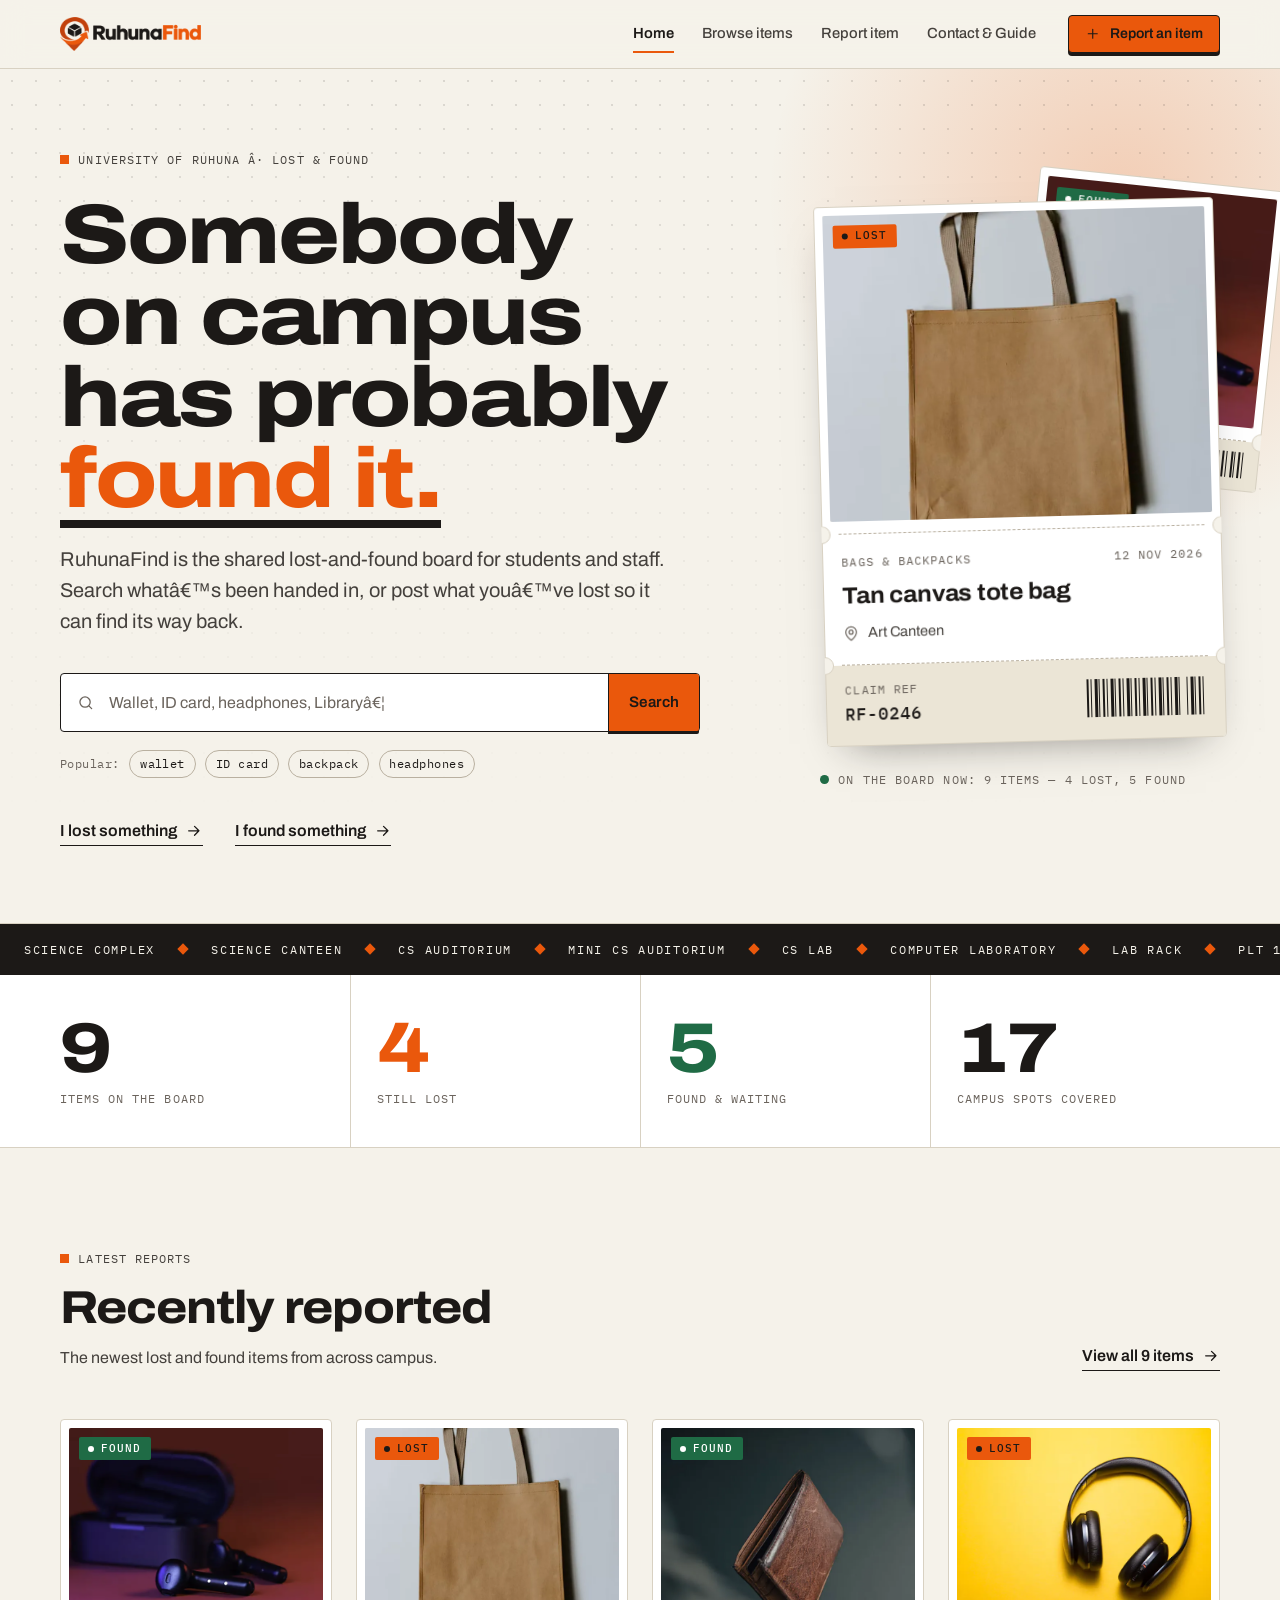
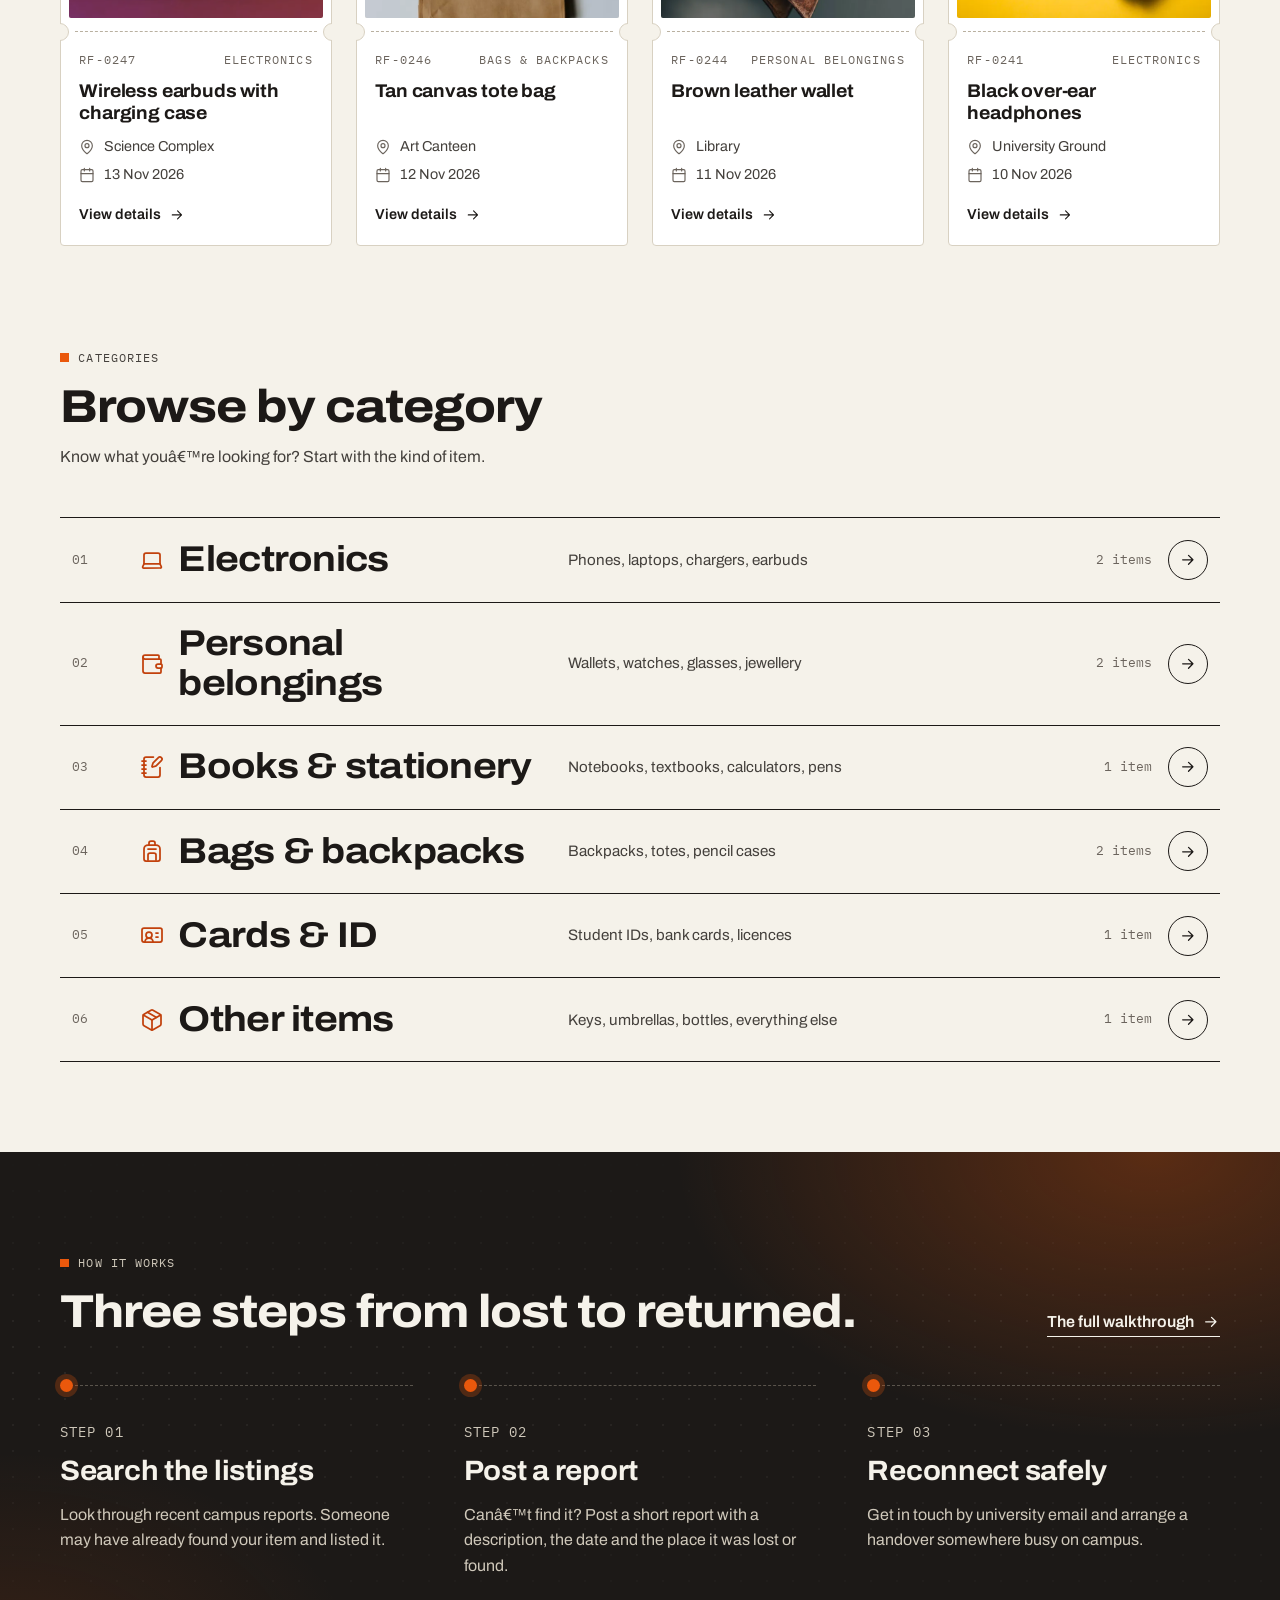
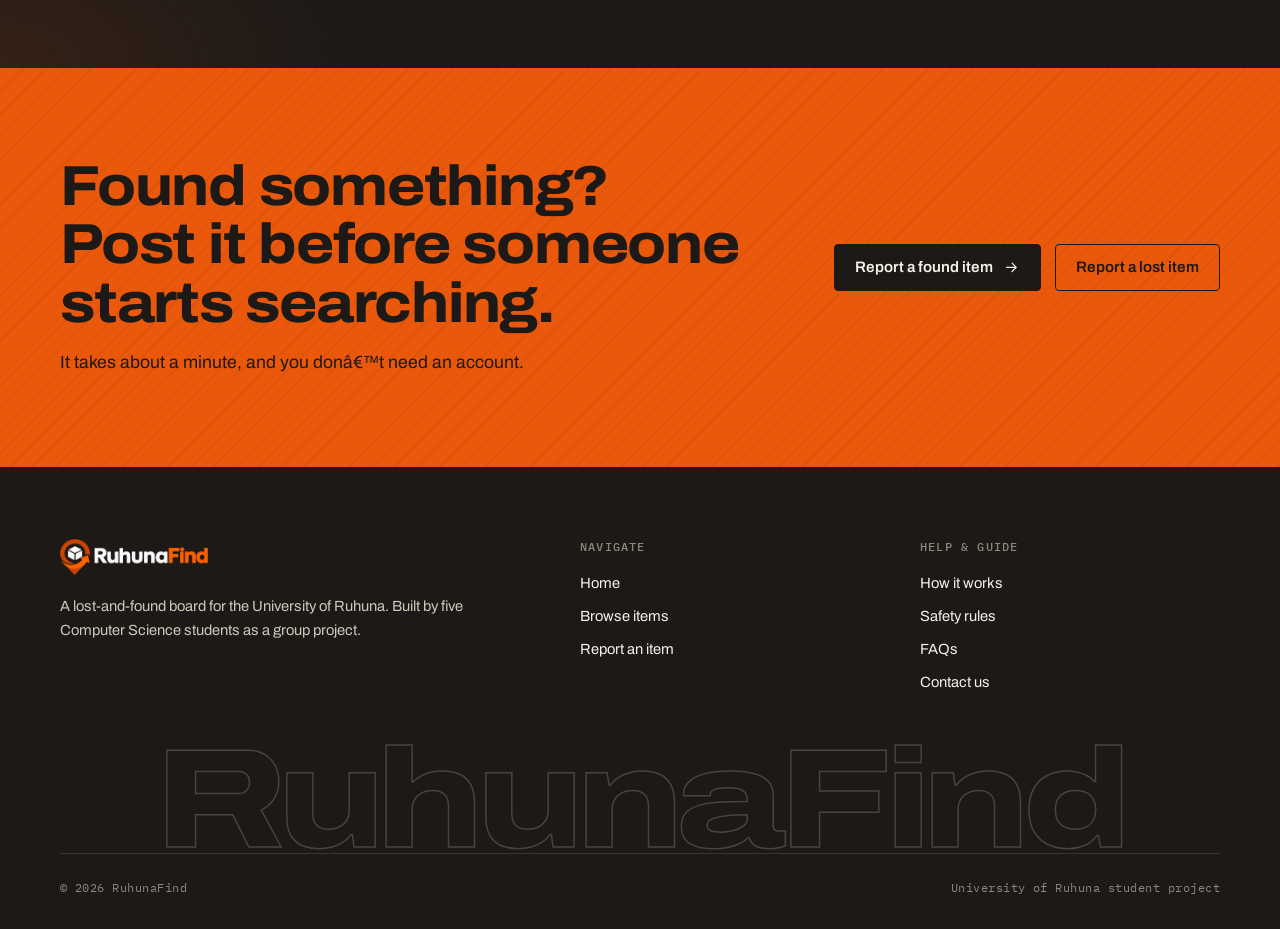
==== index.html @ ca7f201c "feat: implement home page with hero, stats, and category sections (#1)" ====
﻿<!DOCTYPE html>
<html lang="en">
<head>
  <meta charset="UTF-8">
  <meta name="viewport" content="width=device-width, initial-scale=1">
  <title>RuhunaFind â€” Lost &amp; found for the University of Ruhuna</title>
  <meta name="description" content="Search what's been found on campus, or report something you've lost. RuhunaFind is a student-built lost-and-found board for the University of Ruhuna.">
  <meta name="theme-color" content="#f5f2ea">
  <meta property="og:type" content="website">
  <meta property="og:site_name" content="RuhunaFind">
  <meta property="og:title" content="RuhunaFind â€” Lost &amp; found for the University of Ruhuna">
  <meta property="og:description" content="Search what's been found on campus, or report something you've lost. RuhunaFind is a student-built lost-and-found board for the University of Ruhuna.">
  <meta property="og:image" content="images/logo.png">
  <link rel="icon" type="image/png" href="images/favicon.png">
  <link rel="apple-touch-icon" href="images/apple-touch-icon.png">
  <link rel="stylesheet" href="css/base.css">
  <link rel="stylesheet" href="css/home.css">
</head>
<body data-page="home">

  <header class="site-header" data-nav="home">
    <a class="skip" href="#main">Skip to content</a>
    <div class="wrap nav">
      <a class="nav__logo" href="index.html" aria-label="RuhunaFind home">
        <img src="images/logo.png" alt="RuhunaFind" width="141" height="34">
      </a>
      <button class="nav__toggle" type="button" aria-label="Open menu" aria-expanded="false" aria-controls="nav-menu">
        <span></span><span></span>
      </button>
      <nav class="nav__menu" id="nav-menu" aria-label="Main">
        <ul>
          <li><a href="index.html" aria-current="page">Home</a></li>
          <li><a href="browse.html">Browse items</a></li>
          <li><a href="report.html">Report item</a></li>
          <li><a href="contact.html">Contact &amp; Guide</a></li>
        </ul>
        <a class="btn btn--primary btn--sm" href="report.html">
          <svg class="i" aria-hidden="true" focusable="false"><use href="#i-plus"/></svg> Report an item
        </a>
      </nav>
    </div>
    <div class="progress" aria-hidden="true"></div>
  </header>

  <main id="main">

    <!-- Hero -->
    <section class="hero">
      <div class="wrap hero__grid">
        <div class="hero__copy">
          <p class="eyebrow">University of Ruhuna Â· Lost &amp; found</p>
          <h1>Somebody on campus has probably <span class="hl">found it.</span></h1>
          <p class="lead">RuhunaFind is the shared lost-and-found board for students and staff. Search whatâ€™s been handed in, or post what youâ€™ve lost so it can find its way back.</p>

          <form class="search" action="browse.html" method="get" role="search">
            <label class="search__field">
              <svg class="i" aria-hidden="true"><use href="#i-search"/></svg>
              <span class="visually-hidden">Search lost and found items</span>
              <input type="search" name="q" placeholder="Wallet, ID card, headphones, Libraryâ€¦" autocomplete="off">
            </label>
            <button class="btn btn--primary" type="submit">Search</button>
          </form>

          <p class="hero__try mono">
            <span>Popular:</span>
            <a href="browse.html?q=wallet">wallet</a>
            <a href="browse.html?q=ID%20card">ID card</a>
            <a href="browse.html?q=backpack">backpack</a>
            <a href="browse.html?q=headphones">headphones</a>
          </p>

          <div class="hero__actions">
            <a class="text-link" href="report.html?type=lost">I lost something <svg class="i" aria-hidden="true"><use href="#i-arrow"/></svg></a>
            <a class="text-link" href="report.html?type=found">I found something <svg class="i" aria-hidden="true"><use href="#i-arrow"/></svg></a>
          </div>
        </div>

        <div class="hero__stack" id="hero-stack">
          <p class="hero__caption mono caps" id="hero-caption"></p>
        </div>
      </div>
    </section>

    <!-- Campus strip + stats -->
    <div class="marquee" aria-hidden="true"><div class="marquee__track" id="marquee"></div></div>
    <section class="stats" aria-label="Board at a glance">
      <div class="wrap">
        <dl class="stats__grid">
          <div class="stat reveal"><dt>Items on the board</dt><dd data-stat="total">0</dd></div>
          <div class="stat reveal" style="--d:.08s"><dt>Still lost</dt><dd data-stat="lost">0</dd></div>
          <div class="stat reveal" style="--d:.16s"><dt>Found &amp; waiting</dt><dd data-stat="found">0</dd></div>
          <div class="stat reveal" style="--d:.24s"><dt>Campus spots covered</dt><dd data-stat="spots">0</dd></div>
        </dl>
      </div>
    </section>

    <!-- Recently reported -->
    <section class="section">
      <div class="wrap">
        <div class="section-head">
          <div>
            <p class="eyebrow">Latest reports</p>
            <h2>Recently reported</h2>
            <p>The newest lost and found items from across campus.</p>
          </div>
          <a class="text-link" href="browse.html"><span>View all <span id="all-count">9</span> items</span> <svg class="i" aria-hidden="true"><use href="#i-arrow"/></svg></a>
        </div>
        <div class="ticket-grid" id="recent">
          <noscript><p>Turn on JavaScript to see the latest items, or <a href="browse.html">open the full list</a>.</p></noscript>
        </div>
      </div>
    </section>

    <!-- Categories -->
    <section class="section" style="padding-top:0">
      <div class="wrap">
        <div class="section-head">
          <div>
            <p class="eyebrow">Categories</p>
            <h2>Browse by category</h2>
            <p>Know what youâ€™re looking for? Start with the kind of item.</p>
          </div>
        </div>
        <ul class="catlist" id="catlist"></ul>
      </div>
    </section>

    <!-- How it works -->
    <section class="section band-dark">
      <div class="wrap">
        <div class="section-head">
          <div>
            <p class="eyebrow">How it works</p>
            <h2>Three steps from lost to returned.</h2>
          </div>
          <a class="text-link" href="contact.html#guide">The full walkthrough <svg class="i" aria-hidden="true"><use href="#i-arrow"/></svg></a>
        </div>
        <ol class="steps3" role="list">
          <li class="step3">
            <p class="step3__num mono caps">Step 01</p>
            <h3>Search the listings</h3>
            <p>Look through recent campus reports. Someone may have already found your item and listed it.</p>
          </li>
          <li class="step3">
            <p class="step3__num mono caps">Step 02</p>
            <h3>Post a report</h3>
            <p>Canâ€™t find it? Post a short report with a description, the date and the place it was lost or found.</p>
          </li>
          <li class="step3">
            <p class="step3__num mono caps">Step 03</p>
            <h3>Reconnect safely</h3>
            <p>Get in touch by university email and arrange a handover somewhere busy on campus.</p>
          </li>
        </ol>
      </div>
    </section>

    <!-- Call to action -->
    <section class="section band-cta">
      <div class="wrap band-cta__grid">
        <div>
          <h2>Found something? Post it before someone starts searching.</h2>
          <p>It takes about a minute, and you donâ€™t need an account.</p>
        </div>
        <div class="band-cta__actions">
          <a class="btn btn--ink" href="report.html?type=found">Report a found item <svg class="i" aria-hidden="true"><use href="#i-arrow"/></svg></a>
          <a class="btn" href="report.html?type=lost">Report a lost item</a>
        </div>
      </div>
    </section>

  </main>

  <footer class="site-footer">
    <div class="wrap">
      <div class="footer__top">
        <div class="footer__brand">
          <img src="images/logo-white.png" alt="RuhunaFind" width="146" height="36">
          <p>A lost-and-found board for the University of Ruhuna. Built by five Computer Science students as a group project.</p>
        </div>
        <div class="footer__col">
          <h2>Navigate</h2>
          <ul>
            <li><a href="index.html">Home</a></li>
            <li><a href="browse.html">Browse items</a></li>
            <li><a href="report.html">Report an item</a></li>
          </ul>
        </div>
        <div class="footer__col">
          <h2>Help &amp; Guide</h2>
          <ul>
            <li><a href="contact.html#guide">How it works</a></li>
            <li><a href="contact.html#rules">Safety rules</a></li>
            <li><a href="contact.html#faq">FAQs</a></li>
            <li><a href="contact.html">Contact us</a></li>
          </ul>
        </div>
      </div>
      <div class="footer__mark" aria-hidden="true">RuhunaFind</div>
      <div class="footer__bottom mono">
        <span>&copy; 2026 RuhunaFind</span>
        <span>University of Ruhuna student project</span>
      </div>
    </div>
  </footer>
  <script src="js/script.js"></script>
</body>
</html>
---- css/base.css ----
/* ==========================================================================
   RuhunaFind — Base Stylesheet (css/base.css)
   Owned by: Member 1 (Team Leader - K.L. Dulaksha Harith Bandara)
   Scope: Design tokens, CSS reset, typography, header, footer, shared cards & forms.
   ========================================================================== */

/* 01 — Fonts & Tokens ----------------------------------------------------- */

@font-face {
  font-family: "Archivo";
  src: url("../fonts/archivo-latin-wdth-normal.woff2") format("woff2");
  font-weight: 100 900;
  font-stretch: 62% 125%;
  font-display: swap;
}

@font-face {
  font-family: "Plex Mono";
  src: url("../fonts/ibm-plex-mono-latin-400-normal.woff2") format("woff2");
  font-weight: 400;
  font-display: swap;
}

@font-face {
  font-family: "Plex Mono";
  src: url("../fonts/ibm-plex-mono-latin-500-normal.woff2") format("woff2");
  font-weight: 500;
  font-display: swap;
}

:root {
  --paper: #f5f2ea;
  --paper-2: #ebe5d6;
  --white: #ffffff;
  --ink: #1c1917;
  --ink-2: #44403c;
  --ink-3: #6b645d;
  --line: #d8d1c2;
  --line-2: #b9b0a0;

  --orange: #ea580c;
  --orange-deep: #c2410c;
  --green: #1f6b45;

  --f-body: "Archivo", "Helvetica Neue", Arial, sans-serif;
  --f-mono: "Plex Mono", ui-monospace, "SF Mono", Menlo, Consolas, monospace;

  --wrap: 1240px;
  --gutter: clamp(1.25rem, 4vw, 2.5rem);
  --radius: 4px;
  --header-h: 4.25rem;
}

/* 02 — Reset & Base Typography -------------------------------------------- */

*, *::before, *::after {
  box-sizing: border-box;
}

* {
  margin: 0;
}

html {
  -webkit-text-size-adjust: 100%;
  scroll-padding-top: calc(var(--header-h) + 1rem);
}

body {
  font-family: var(--f-body);
  font-size: 1rem;
  line-height: 1.6;
  color: var(--ink);
  background: var(--paper);
  -webkit-font-smoothing: antialiased;
  text-rendering: optimizeLegibility;
  min-height: 100vh;
  display: flex;
  flex-direction: column;
}

main {
  flex: 1 0 auto;
}

img, svg {
  display: block;
  max-width: 100%;
}

[hidden] {
  display: none !important;
}

button, input, select, textarea {
  font: inherit;
  color: inherit;
}

button {
  cursor: pointer;
}

ul[role="list"], ol[role="list"] {
  list-style: none;
  padding: 0;
}

a {
  color: inherit;
  text-decoration-thickness: 1px;
  text-underline-offset: 0.2em;
}

:focus-visible {
  outline: 2px solid var(--orange);
  outline-offset: 3px;
  border-radius: 2px;
}

::selection {
  background: var(--orange);
  color: var(--ink);
}

.wrap {
  width: 100%;
  max-width: var(--wrap);
  margin-inline: auto;
  padding-inline: var(--gutter);
}

.skip {
  position: absolute;
  left: 1rem;
  top: -4rem;
  z-index: 100;
  background: var(--ink);
  color: var(--paper);
  padding: 0.6rem 1rem;
  border-radius: var(--radius);
}

.skip:focus {
  top: 0.75rem;
}

.visually-hidden {
  position: absolute !important;
  width: 1px;
  height: 1px;
  overflow: hidden;
  clip: rect(0 0 0 0);
  white-space: nowrap;
}

.mono {
  font-family: var(--f-mono);
  font-size: 0.75rem;
  letter-spacing: 0.04em;
}

.caps {
  text-transform: uppercase;
  letter-spacing: 0.09em;
}

.display, h1 {
  font-weight: 800;
  font-stretch: 118%;
  line-height: 0.96;
  letter-spacing: -0.028em;
  text-wrap: balance;
}

h2 {
  font-weight: 750;
  font-stretch: 112%;
  line-height: 1.04;
  letter-spacing: -0.022em;
  font-size: clamp(1.85rem, 3.6vw, 3rem);
  text-wrap: balance;
}

h3 {
  font-weight: 700;
  font-stretch: 105%;
  line-height: 1.2;
  letter-spacing: -0.01em;
}

.eyebrow {
  display: inline-flex;
  align-items: center;
  gap: 0.6rem;
  font-family: var(--f-mono);
  font-size: 0.75rem;
  letter-spacing: 0.09em;
  text-transform: uppercase;
  color: var(--ink-2);
}

.eyebrow::before {
  content: "";
  width: 0.55rem;
  height: 0.55rem;
  background: var(--orange);
  flex: none;
}

.lead {
  font-size: clamp(1.05rem, 1.6vw, 1.25rem);
  line-height: 1.55;
  color: var(--ink-2);
  max-width: 38rem;
  text-wrap: pretty;
}

.i {
  width: 1.1em;
  height: 1.1em;
  flex: none;
}

.i--xl {
  width: 3.25rem;
  height: 3.25rem;
}

.text-link {
  display: inline-flex;
  align-items: center;
  gap: 0.5rem;
  font-weight: 600;
  text-decoration: none;
  border-bottom: 1.5px solid currentColor;
  padding-bottom: 0.1rem;
}

.text-link .i {
  transition: transform 0.2s ease;
}

.text-link:hover .i {
  transform: translateX(4px);
}

/* 03 — Global Header & Navigation ----------------------------------------- */

.site-header {
  position: sticky;
  top: 0;
  z-index: 50;
  background: rgba(245, 242, 234, 0.85);
  -webkit-backdrop-filter: blur(14px) saturate(1.5);
  backdrop-filter: blur(14px) saturate(1.5);
  border-bottom: 1px solid var(--line);
  transition: box-shadow 0.25s ease;
}

.site-header.is-scrolled {
  box-shadow: 0 12px 30px -22px rgba(28, 25, 23, 0.55);
}

.progress {
  position: absolute;
  left: 0;
  bottom: -1px;
  height: 3px;
  width: 100%;
  background: var(--orange);
  transform: scaleX(var(--p, 0));
  transform-origin: left;
  pointer-events: none;
}

.nav {
  display: flex;
  align-items: center;
  justify-content: space-between;
  gap: 1.5rem;
  min-height: var(--header-h);
}

.nav__logo img {
  height: 34px;
  width: auto;
}

.nav__menu {
  display: flex;
  align-items: center;
  gap: 2rem;
}

.nav__menu ul {
  display: flex;
  gap: 1.75rem;
  list-style: none;
  padding: 0;
}

.nav__menu li a:not(.btn) {
  position: relative;
  display: inline-block;
  padding-block: 0.35rem;
  font-size: 0.92rem;
  font-weight: 500;
  text-decoration: none;
  color: var(--ink-2);
}

.nav__menu li a:not(.btn)::after {
  content: "";
  position: absolute;
  left: 0;
  right: 0;
  bottom: -2px;
  height: 2px;
  background: var(--orange);
  transform: scaleX(0);
  transform-origin: left;
  transition: transform 0.2s ease;
}

.nav__menu li a:not(.btn):hover {
  color: var(--ink);
}

.nav__menu li a:not(.btn):hover::after,
.nav__menu li a[aria-current="page"]::after {
  transform: scaleX(1);
}

.nav__menu li a[aria-current="page"] {
  color: var(--ink);
  font-weight: 600;
}

.nav__toggle {
  display: none;
  position: relative;
  width: 44px;
  height: 44px;
  background: none;
  border: 1.5px solid var(--ink);
  border-radius: var(--radius);
}

.nav__toggle span {
  position: absolute;
  left: 11px;
  right: 11px;
  height: 2px;
  background: var(--ink);
  transition: transform 0.2s ease, top 0.2s ease;
}

.nav__toggle span:first-child {
  top: 16px;
}

.nav__toggle span:last-child {
  top: 25px;
}

.site-header.is-open .nav__toggle span:first-child {
  top: 20px;
  transform: rotate(45deg);
}

.site-header.is-open .nav__toggle span:last-child {
  top: 20px;
  transform: rotate(-45deg);
}

@media (max-width: 900px) {
  .nav__toggle {
    display: block;
  }

  .nav__menu {
    display: none;
    position: absolute;
    top: 100%;
    left: 0;
    right: 0;
    flex-direction: column;
    align-items: stretch;
    gap: 1.25rem;
    padding: 1.25rem var(--gutter) 1.75rem;
    background: var(--paper);
    border-bottom: 1.5px solid var(--ink);
    box-shadow: 0 24px 40px -24px rgba(28, 25, 23, 0.4);
  }

  .site-header.is-open .nav__menu {
    display: flex;
  }

  .nav__menu ul {
    flex-direction: column;
    gap: 0;
  }

  .nav__menu li {
    border-bottom: 1px solid var(--line);
  }

  .nav__menu li a:not(.btn) {
    display: block;
    padding-block: 0.95rem;
    font-size: 1.1rem;
  }

  .nav__menu li a:not(.btn)::after {
    display: none;
  }

  .nav__menu li a[aria-current="page"] {
    color: var(--orange-deep);
  }

  .nav__menu .btn {
    width: 100%;
  }

  .site-header {
    -webkit-backdrop-filter: none;
    backdrop-filter: none;
    background: var(--paper);
  }
}

/* 04 — Global Buttons & Badges -------------------------------------------- */

.btn {
  display: inline-flex;
  align-items: center;
  justify-content: center;
  gap: 0.6rem;
  padding: 0.8rem 1.25rem;
  min-height: 2.9rem;
  font-weight: 600;
  font-size: 0.95rem;
  line-height: 1;
  text-decoration: none;
  white-space: nowrap;
  color: var(--ink);
  background: transparent;
  border: 1.5px solid var(--ink);
  border-radius: var(--radius);
  transition: background-color 0.18s ease, color 0.18s ease, transform 0.18s ease, box-shadow 0.18s ease;
  box-shadow: 0 0 0 0 var(--ink);
}

.btn:hover {
  background: var(--ink);
  color: var(--paper);
  transform: translateY(-2px);
}

.btn:active {
  transform: translateY(1px);
  box-shadow: none;
}

.btn--primary {
  background: var(--orange);
  box-shadow: 0 3px 0 0 var(--ink);
}

.btn--primary:hover {
  background: var(--ink);
  color: var(--paper);
  box-shadow: 0 5px 0 0 var(--orange-deep);
}

.btn--ink {
  background: var(--ink);
  color: var(--paper);
}

.btn--ink:hover {
  background: var(--orange);
  color: var(--ink);
  box-shadow: 0 5px 0 0 var(--orange-deep);
}

.btn--sm {
  min-height: 2.4rem;
  padding: 0.55rem 1rem;
  font-size: 0.88rem;
}

.btn .i {
  transition: transform 0.2s ease;
}

.btn:hover .i {
  transform: translateX(3px);
}

.btn--block {
  width: 100%;
}

.tag {
  display: inline-flex;
  align-items: center;
  gap: 0.45rem;
  font-family: var(--f-mono);
  font-size: 0.7rem;
  font-weight: 500;
  letter-spacing: 0.09em;
  text-transform: uppercase;
  padding: 0.3rem 0.6rem;
  border-radius: 2px;
  line-height: 1.2;
}

.tag::before {
  content: "";
  width: 6px;
  height: 6px;
  border-radius: 50%;
  background: currentColor;
}

.tag--lost {
  background: var(--orange);
  color: var(--ink);
}

.tag--found {
  background: var(--green);
  color: #ffffff;
}

/* 05 — Shared Ticket Card Primitives -------------------------------------- */

.ticket {
  --notch: var(--paper);
  position: relative;
  display: flex;
  flex-direction: column;
  background: var(--white);
  border: 1px solid var(--line);
  border-radius: var(--radius);
  transition: transform 0.2s ease, border-color 0.2s ease, box-shadow 0.2s ease;
}

.ticket:hover {
  transform: translateY(-4px);
  border-color: var(--ink);
  box-shadow: 0 22px 34px -22px rgba(28, 25, 23, 0.5);
}

.ticket__media {
  position: relative;
  aspect-ratio: 4 / 3;
  overflow: hidden;
  background: var(--paper-2);
  border-radius: 2px;
  margin: 0.5rem 0.5rem 0;
}

.ticket__media img {
  width: 100%;
  height: 100%;
  object-fit: cover;
  transition: transform 0.5s ease;
}

.ticket:hover .ticket__media img {
  transform: scale(1.04);
}

.ticket__media .tag {
  position: absolute;
  top: 0.6rem;
  left: 0.6rem;
  z-index: 2;
}

.ticket__ph {
  height: 100%;
  display: grid;
  place-content: center;
  justify-items: center;
  gap: 0.6rem;
  color: var(--ink-3);
  background:
    repeating-linear-gradient(135deg, transparent 0 11px, rgba(28, 25, 23, 0.045) 11px 12px),
    var(--paper-2);
}

.ticket__ph .i {
  stroke-width: 1.25;
}

.ticket__perf {
  position: relative;
  height: 0;
  margin: 0.8rem 0.9rem 0;
  border-top: 1.5px dashed var(--line-2);
}

.ticket__body + .ticket__perf {
  margin-top: 0;
}

.ticket__perf::before, .ticket__perf::after {
  content: "";
  position: absolute;
  top: -9px;
  width: 18px;
  height: 18px;
  border-radius: 50%;
  background: var(--notch);
  border: 1px solid var(--line);
}

.ticket__perf::before {
  left: calc(-0.9rem - 9px - 1px);
  clip-path: inset(0 0 0 50%);
}

.ticket__perf::after {
  right: calc(-0.9rem - 9px - 1px);
  clip-path: inset(0 50% 0 0);
}

.ticket:hover .ticket__perf::before,
.ticket:hover .ticket__perf::after {
  border-color: var(--ink);
}

.ticket__body {
  display: grid;
  gap: 0.7rem;
  padding: 1.1rem 1.15rem 1.2rem;
  flex: 1;
  align-content: start;
}

.ticket__top {
  display: flex;
  justify-content: space-between;
  gap: 0.75rem;
  color: var(--ink-3);
}

.ticket__title {
  font-size: 1.15rem;
  line-height: 1.2;
  min-height: 2.4em;
  display: -webkit-box;
  -webkit-line-clamp: 2;
  -webkit-box-orient: vertical;
  overflow: hidden;
}

.ticket__facts {
  list-style: none;
  padding: 0;
  display: grid;
  gap: 0.3rem;
  font-size: 0.9rem;
  color: var(--ink-2);
}

.ticket__facts li {
  display: flex;
  align-items: center;
  gap: 0.55rem;
}

.ticket__facts .i {
  color: var(--ink-3);
  width: 1rem;
  height: 1rem;
}

.ticket__more {
  margin-top: 0.35rem;
  display: inline-flex;
  align-items: center;
  gap: 0.45rem;
  font-weight: 600;
  font-size: 0.9rem;
  text-decoration: none;
  justify-self: start;
}

.ticket__more::after {
  content: "";
  position: absolute;
  inset: 0;
}

.ticket__more .i {
  transition: transform 0.2s ease;
}

.ticket:hover .ticket__more .i {
  transform: translateX(4px);
}

.ticket--lg .ticket__media {
  aspect-ratio: 5 / 4;
}

.ticket--lg .ticket__title {
  font-size: 1.45rem;
  min-height: 0;
  -webkit-line-clamp: 3;
}

.ticket__stub {
  display: flex;
  align-items: center;
  justify-content: space-between;
  gap: 1rem;
  padding: 0.95rem 1.15rem 1.1rem;
  background: var(--paper-2);
  border-radius: 0 0 3px 3px;
}

.ticket__stub-text {
  display: grid;
  gap: 0.1rem;
}

.ticket__stub-text span:first-child {
  color: var(--ink-3);
}

.ticket__stub-text strong {
  font-family: var(--f-mono);
  font-weight: 500;
  font-size: 1.05rem;
  letter-spacing: 0.06em;
}

.barcode {
  flex: none;
  width: 120px;
  height: 38px;
  background: repeating-linear-gradient(90deg,
    var(--ink) 0 2px, transparent 2px 4px, var(--ink) 4px 5px, transparent 5px 8px,
    var(--ink) 8px 11px, transparent 11px 12px, var(--ink) 12px 13px, transparent 13px 16px);
  -webkit-mask: linear-gradient(90deg, #000 0 78%, transparent 78% 82%, #000 82%);
  mask: linear-gradient(90deg, #000 0 78%, transparent 78% 82%, #000 82%);
}

.ticket--lg .ticket__perf::before,
.ticket--lg .ticket__perf::after {
  --notch: var(--paper);
}

.ticket--lg .ticket__perf {
  margin-inline: 1rem;
}

.ticket--lg .ticket__body + .ticket__perf {
  margin-top: 0;
}

.ticket--lg .ticket__perf::before {
  left: calc(-1rem - 9px - 1px);
}

.ticket--lg .ticket__perf::after {
  right: calc(-1rem - 9px - 1px);
}

.ticket--static:hover {
  transform: none;
  border-color: var(--line);
  box-shadow: none;
}

.ticket--static:hover .ticket__media img {
  transform: none;
}

.ticket--static:hover .ticket__perf::before,
.ticket--static:hover .ticket__perf::after {
  border-color: var(--line);
}

.ticket-grid {
  display: grid;
  gap: 1.5rem;
  grid-template-columns: repeat(auto-fill, minmax(260px, 1fr));
}

.ticket-grid .ticket {
  animation: rise 0.6s cubic-bezier(0.2, 0.7, 0.2, 1) backwards;
}

.ticket-grid .ticket:nth-child(2) { animation-delay: 0.05s; }
.ticket-grid .ticket:nth-child(3) { animation-delay: 0.1s; }
.ticket-grid .ticket:nth-child(4) { animation-delay: 0.15s; }
.ticket-grid .ticket:nth-child(n+5) { animation-delay: 0.2s; }

/* 06 — Shared Form Controls ------------------------------------------------ */

.field {
  display: grid;
  gap: 0.4rem;
}

.field label, .field .label {
  font-weight: 600;
  font-size: 0.85rem;
}

.select, .input, .textarea {
  width: 100%;
  background: var(--white);
  border: 1px solid var(--line-2);
  border-radius: var(--radius);
  padding: 0.75rem 0.9rem;
  min-height: 2.9rem;
  transition: border-color 0.15s, box-shadow 0.15s;
}

.select {
  appearance: none;
  padding-right: 2.4rem;
  background-image: url("data:image/svg+xml,%3Csvg xmlns='http://www.w3.org/2000/svg' width='12' height='8' viewBox='0 0 12 8'%3E%3Cpath d='M1 1.5l5 5 5-5' fill='none' stroke='%231c1917' stroke-width='1.75' stroke-linecap='round' stroke-linejoin='round'/%3E%3C/svg%3E");
  background-repeat: no-repeat;
  background-position: right 0.9rem center;
}

.select:hover, .input:hover, .textarea:hover {
  border-color: var(--ink);
}

.select:focus, .input:focus, .textarea:focus {
  outline: none;
  border-color: var(--ink);
  box-shadow: 0 0 0 3px var(--orange);
}

.textarea {
  min-height: 9rem;
  resize: vertical;
  line-height: 1.5;
}

.input::placeholder, .textarea::placeholder {
  color: var(--ink-3);
}

.hint {
  font-size: 0.82rem;
  color: var(--ink-3);
}

.req {
  color: var(--orange-deep);
}

.field__err {
  color: #b42318;
  font-size: 0.85rem;
  font-weight: 500;
  min-height: 0;
}

.field__err:empty {
  display: none;
}

[aria-invalid="true"] {
  border-color: #b42318 !important;
}

/* 07 — Shared Page Head Banner -------------------------------------------- */

.page-head {
  padding-block: clamp(2.5rem, 5vw, 4.25rem) clamp(2rem, 4vw, 3rem);
  border-bottom: 1px solid var(--line);
  position: relative;
  overflow: hidden;
  isolation: isolate;
}

.page-head::before {
  content: "";
  position: absolute;
  z-index: -1;
  right: -8rem;
  top: -12rem;
  width: 30rem;
  height: 30rem;
  pointer-events: none;
  background: radial-gradient(closest-side, rgba(234, 88, 12, 0.17), transparent);
}

.page-head::after {
  content: "";
  position: absolute;
  z-index: -1;
  inset: 0;
  pointer-events: none;
  background-image: radial-gradient(rgba(28, 25, 23, 0.1) 1px, transparent 1.3px);
  background-size: 24px 24px;
  -webkit-mask-image: linear-gradient(to left, #000, transparent 55%);
  mask-image: linear-gradient(to left, #000, transparent 55%);
}

.crumbs {
  display: flex;
  gap: 0.6rem;
  color: var(--ink-3);
  margin-bottom: 1.5rem;
}

.crumbs a {
  text-decoration: none;
}

.crumbs a:hover {
  color: var(--ink);
  text-decoration: underline;
}

.page-head h1 {
  font-size: clamp(2.4rem, 5.4vw, 4.5rem);
}

.page-head .lead {
  margin-top: 1.25rem;
}

.page-head__row {
  display: flex;
  justify-content: space-between;
  align-items: flex-end;
  gap: 2rem;
  flex-wrap: wrap;
}

/* 08 — Global Footer ------------------------------------------------------ */

.site-footer {
  background: var(--ink);
  color: #cfc8ba;
  font-size: 0.92rem;
  position: relative;
  overflow: hidden;
  margin-top: auto;
}

.footer__top {
  display: grid;
  grid-template-columns: minmax(0, 1.6fr) repeat(2, minmax(0, 1fr));
  gap: 2.5rem;
  padding-block: clamp(3rem, 6vw, 4.5rem) 3rem;
}

.footer__brand img {
  height: 36px;
  width: auto;
  margin-bottom: 1.25rem;
}

.footer__brand p {
  max-width: 26rem;
}

.footer__col h2 {
  font-family: var(--f-mono);
  font-weight: 500;
  font-stretch: 100%;
  font-size: 0.75rem;
  letter-spacing: 0.1em;
  text-transform: uppercase;
  color: #8f877a;
  margin-bottom: 1rem;
  line-height: 1.4;
}

.footer__col ul {
  list-style: none;
  padding: 0;
  display: grid;
  gap: 0.6rem;
}

.footer__col a {
  text-decoration: none;
  color: var(--paper);
}

.footer__col a:hover {
  color: var(--orange);
  text-decoration: underline;
  text-underline-offset: 0.25em;
}

.footer__mark {
  font-weight: 800;
  font-stretch: 125%;
  font-size: clamp(2.25rem, 11vw, 10rem);
  line-height: 0.82;
  letter-spacing: -0.045em;
  text-align: center;
  white-space: nowrap;
  color: transparent;
  -webkit-text-stroke: 1.5px #4a443d;
  user-select: none;
  padding-bottom: 0.08em;
  margin-bottom: -0.12em;
  transition: -webkit-text-stroke-color 0.3s;
}

.site-footer:hover .footer__mark {
  -webkit-text-stroke-color: var(--orange);
}

.footer__bottom {
  display: flex;
  justify-content: space-between;
  gap: 1rem;
  flex-wrap: wrap;
  padding-block: 1.5rem 2rem;
  border-top: 1px solid #3a3530;
  color: #8f877a;
}

@media (max-width: 640px) {
  .footer__top {
    grid-template-columns: 1fr 1fr;
  }

  .footer__brand {
    grid-column: 1 / -1;
  }
}

/* 09 — Shared Animations & Reduced Motion ---------------------------------- */

@keyframes rise {
  from {
    opacity: 0;
    transform: translateY(22px);
  }
}

@keyframes drop {
  from {
    opacity: 0;
    transform: translateY(46px) rotate(-7deg) scale(0.96);
  }
}

@keyframes ping {
  0% { box-shadow: 0 0 0 0 rgba(31, 107, 69, 0.55); }
  80%, 100% { box-shadow: 0 0 0 9px rgba(31, 107, 69, 0); }
}

@keyframes pop {
  from {
    opacity: 0;
    transform: translateY(18px) scale(0.975);
  }
}

.js-reveal .reveal {
  opacity: 0;
  transform: translateY(26px);
  transition: opacity 0.8s cubic-bezier(0.2, 0.7, 0.2, 1) var(--d, 0s),
              transform 0.8s cubic-bezier(0.2, 0.7, 0.2, 1) var(--d, 0s);
}

.js-reveal .reveal.in {
  opacity: 1;
  transform: none;
}

@media (prefers-reduced-motion: reduce) {
  *, *::before, *::after {
    transition: none !important;
    animation: none !important;
    scroll-behavior: auto !important;
  }

  .ticket:hover {
    transform: none;
  }

  .js-reveal .reveal {
    opacity: 1;
    transform: none;
  }
}
---- css/home.css ----
/* ==========================================================================
   RuhunaFind — Home Page Stylesheet (css/home.css)
   Owned by: Member 1 (Team Leader - K.L. Dulaksha Harith Bandara)
   Scope: Hero showcase, campus marquee, live stats, categories, 3-step guide, CTA.
   ========================================================================== */

/* 01 — Hero Showcase ------------------------------------------------------ */

.hero {
  padding-block: clamp(2.75rem, 6vw, 5.5rem) clamp(3.25rem, 6vw, 5.5rem);
  border-bottom: 1px solid var(--line);
  overflow: hidden;
  position: relative;
  isolation: isolate;
}

.hero::before {
  content: "";
  position: absolute;
  z-index: -1;
  right: -12rem;
  top: -14rem;
  width: 44rem;
  height: 44rem;
  pointer-events: none;
  background: radial-gradient(closest-side, rgba(234, 88, 12, 0.24), rgba(234, 88, 12, 0));
}

.hero::after {
  content: "";
  position: absolute;
  z-index: -1;
  inset: 0;
  pointer-events: none;
  background-image: radial-gradient(rgba(28, 25, 23, 0.13) 1px, transparent 1.3px);
  background-size: 24px 24px;
  -webkit-mask-image: linear-gradient(to bottom, #000, transparent 88%);
  mask-image: linear-gradient(to bottom, #000, transparent 88%);
}

.hero__grid {
  display: grid;
  grid-template-columns: minmax(0, 1.2fr) minmax(0, 0.8fr);
  gap: clamp(2.5rem, 6vw, 5.5rem);
  align-items: center;
}

.hero h1 {
  font-size: clamp(2.7rem, 6.6vw, 5.4rem);
  margin-block: 1.5rem 1.5rem;
}

.hero h1 .hl {
  color: var(--orange);
  position: relative;
  white-space: nowrap;
}

.hero h1 .hl::after {
  content: "";
  position: absolute;
  left: 0;
  right: 0;
  bottom: -0.04em;
  height: 0.09em;
  background: var(--ink);
  transform: scaleX(0);
  transform-origin: left;
  animation: swipe 0.8s 0.9s cubic-bezier(0.2, 0.7, 0.2, 1) forwards;
}

.hero .lead {
  margin-bottom: 2.25rem;
}

.hero__copy > * {
  animation: rise 0.85s cubic-bezier(0.2, 0.7, 0.2, 1) backwards;
}

.hero__copy > :nth-child(2) { animation-delay: 0.08s; }
.hero__copy > :nth-child(3) { animation-delay: 0.16s; }
.hero__copy > :nth-child(4) { animation-delay: 0.24s; }
.hero__copy > :nth-child(5) { animation-delay: 0.32s; }
.hero__copy > :nth-child(6) { animation-delay: 0.4s; }

/* Hero Search Bar */
.search {
  display: flex;
  align-items: stretch;
  max-width: 40rem;
  background: var(--white);
  border: 1.5px solid var(--ink);
  border-radius: var(--radius);
  transition: box-shadow 0.18s ease;
}

.search:focus-within {
  box-shadow: 0 0 0 3px var(--orange);
}

.search__field {
  flex: 1;
  display: flex;
  align-items: center;
  gap: 0.75rem;
  padding-inline: 1rem;
  min-width: 0;
}

.search__field .i {
  color: var(--ink-3);
}

.search input {
  flex: 1;
  min-width: 0;
  border: 0;
  background: none;
  padding-block: 1rem;
  outline: none;
  font-size: 1rem;
}

.search input::placeholder {
  color: var(--ink-3);
}

.search .btn {
  border-radius: 0 2px 2px 0;
  border-width: 0 0 0 1.5px;
  min-height: 0;
}

.hero__try {
  display: flex;
  flex-wrap: wrap;
  align-items: center;
  gap: 0.5rem 0.6rem;
  margin-top: 1.1rem;
  color: var(--ink-3);
}

.hero__try a {
  color: var(--ink);
  text-decoration: none;
  padding: 0.2rem 0.6rem;
  border: 1px solid var(--line-2);
  border-radius: 99px;
  transition: background-color 0.15s, border-color 0.15s;
}

.hero__try a:hover {
  background: var(--ink);
  color: var(--paper);
  border-color: var(--ink);
}

.hero__actions {
  display: flex;
  flex-wrap: wrap;
  gap: 1.25rem 2rem;
  margin-top: 2.5rem;
}

/* Hero Ticket Stack */
.hero__stack {
  position: relative;
  max-width: 25rem;
  width: 100%;
  justify-self: end;
  padding-block: 1.5rem;
}

.hero__stack .ticket--lg {
  position: relative;
  z-index: 2;
  transform: rotate(-1.5deg) translate(calc(var(--px, 0) * -1px), calc(var(--py, 0) * -1px));
  box-shadow: 0 18px 40px -22px rgba(28, 25, 23, 0.5);
  animation: drop 1s 0.25s cubic-bezier(0.2, 0.8, 0.2, 1) backwards;
}

.hero__stack .ticket--lg:hover {
  transform: rotate(-1.5deg) translate(calc(var(--px, 0) * -1px), calc(var(--py, 0) * -1px));
}

.ticket--ghost {
  position: absolute;
  z-index: 1;
  top: 0;
  right: -3.25rem;
  width: 62%;
  transform: rotate(6deg);
  opacity: 1;
  animation: floaty 7s ease-in-out infinite;
}

.ticket--ghost .ticket__media {
  aspect-ratio: 1 / 1;
}

.ticket--ghost .ticket__stub {
  padding: 0.7rem 0.9rem;
}

.ticket--ghost .barcode {
  width: 70px;
  height: 26px;
}

.hero__caption {
  margin-top: 1.75rem;
  color: var(--ink-3);
  display: flex;
  gap: 0.6rem;
  align-items: center;
}

.hero__caption::before {
  content: "";
  width: 0.55rem;
  height: 0.55rem;
  border-radius: 50%;
  background: var(--green);
  animation: ping 2s ease-out infinite;
}

/* 02 — Campus Marquee Ticker ---------------------------------------------- */

.marquee {
  background: var(--ink);
  color: var(--paper);
  overflow: hidden;
}

.marquee__track {
  display: flex;
  width: max-content;
  animation: marquee 48s linear infinite;
}

.marquee:hover .marquee__track {
  animation-play-state: paused;
}

.marquee__item {
  display: inline-flex;
  align-items: center;
  gap: 1.5rem;
  padding: 1rem 0 1rem 1.5rem;
  white-space: nowrap;
  font-family: var(--f-mono);
  font-size: 0.78rem;
  letter-spacing: 0.14em;
  text-transform: uppercase;
}

.marquee__item::after {
  content: "";
  width: 0.5rem;
  height: 0.5rem;
  background: var(--orange);
  transform: rotate(45deg);
}

/* 03 — Live Stats Section ------------------------------------------------- */

.stats {
  border-bottom: 1px solid var(--line);
  background: var(--white);
}

.stats__grid {
  display: grid;
  grid-template-columns: repeat(4, minmax(0, 1fr));
}

.stat {
  padding: clamp(1.5rem, 3vw, 2.5rem) clamp(1rem, 2vw, 1.75rem);
  border-left: 1px solid var(--line);
  display: grid;
  gap: 0.35rem;
  align-content: start;
}

.stat:first-child {
  border-left: 0;
  padding-left: 0;
}

.stat dt {
  font-family: var(--f-mono);
  font-size: 0.72rem;
  letter-spacing: 0.09em;
  text-transform: uppercase;
  color: var(--ink-3);
  order: 2;
}

.stat dd {
  margin: 0;
  order: 1;
  font-weight: 800;
  font-stretch: 118%;
  letter-spacing: -0.03em;
  line-height: 1;
  font-size: clamp(2.6rem, 5.5vw, 4.5rem);
  font-variant-numeric: tabular-nums;
}

.stat:nth-child(2) dd { color: var(--orange); }
.stat:nth-child(3) dd { color: var(--green); }

/* 04 — Content Sections & Recent Reports ---------------------------------- */

.section {
  padding-block: clamp(3.5rem, 7vw, 6rem);
}

.section-head {
  display: flex;
  align-items: flex-end;
  justify-content: space-between;
  gap: 2rem;
  margin-bottom: clamp(2rem, 4vw, 3rem);
  flex-wrap: wrap;
}

.section-head h2 {
  margin-top: 0.9rem;
}

.section-head p {
  color: var(--ink-2);
  max-width: 30rem;
  margin-top: 0.75rem;
}

/* 05 — Category Index ----------------------------------------------------- */

.catlist {
  list-style: none;
  padding: 0;
  border-bottom: 1.5px solid var(--ink);
}

.catlist a {
  position: relative;
  display: grid;
  grid-template-columns: 3.25rem minmax(0, 1.2fr) minmax(0, 1.4fr) 5.5rem 2.5rem;
  align-items: center;
  gap: 1rem;
  padding: 1.35rem 0.75rem;
  text-decoration: none;
  border-top: 1.5px solid var(--ink);
  transition: background-color 0.2s ease, color 0.2s ease, padding 0.25s ease;
}

.catlist__num {
  font-family: var(--f-mono);
  font-size: 0.8rem;
  color: var(--ink-3);
}

.catlist__name {
  display: flex;
  align-items: center;
  gap: 0.9rem;
  font-size: clamp(1.4rem, 2.8vw, 2.25rem);
  font-weight: 700;
  font-stretch: 112%;
  letter-spacing: -0.02em;
  line-height: 1.1;
}

.catlist__name .i {
  width: 1.5rem;
  height: 1.5rem;
  color: var(--orange-deep);
  stroke-width: 1.5;
}

.catlist__desc {
  color: var(--ink-2);
  font-size: 0.95rem;
}

.catlist__count {
  font-family: var(--f-mono);
  font-size: 0.8rem;
  color: var(--ink-3);
  white-space: nowrap;
  text-align: right;
  transition: color 0.2s;
}

.catlist__go {
  justify-self: end;
  display: grid;
  place-content: center;
  width: 2.5rem;
  height: 2.5rem;
  border: 1.5px solid currentColor;
  border-radius: 50%;
  transition: transform 0.2s ease, background-color 0.2s;
}

.catlist a:hover {
  background: var(--ink);
  color: var(--paper);
  padding-inline: 1.5rem;
}

.catlist a:hover .catlist__num,
.catlist a:hover .catlist__desc,
.catlist a:hover .catlist__count {
  color: var(--line);
}

.catlist a:hover .catlist__name .i {
  color: var(--orange);
}

.catlist a:hover .catlist__go {
  background: var(--orange);
  border-color: var(--orange);
  color: var(--ink);
  transform: rotate(-45deg);
}

/* 06 — Three Steps Band --------------------------------------------------- */

.band-dark {
  position: relative;
  isolation: isolate;
  background: radial-gradient(60% 90% at 90% 0%, rgba(234, 88, 12, 0.3), transparent 62%),
              radial-gradient(40% 60% at 0% 100%, rgba(234, 88, 12, 0.12), transparent 70%),
              var(--ink);
  color: var(--paper);
}

.band-dark::before {
  content: "";
  position: absolute;
  inset: 0;
  z-index: -1;
  pointer-events: none;
  opacity: 0.55;
  background-image: radial-gradient(rgba(245, 242, 234, 0.13) 1px, transparent 1.3px);
  background-size: 26px 26px;
  -webkit-mask-image: linear-gradient(to bottom, transparent, #000 40%, transparent);
  mask-image: linear-gradient(to bottom, transparent, #000 40%, transparent);
}

.band-dark .eyebrow {
  color: var(--line);
}

.band-dark .section-head p {
  color: #cfc8ba;
}

.steps3 {
  display: grid;
  grid-template-columns: repeat(3, minmax(0, 1fr));
  gap: clamp(1.5rem, 4vw, 3.5rem);
}

.step3 {
  position: relative;
  padding-top: 2.25rem;
  border-top: 1.5px dashed #5a544c;
}

.step3::before {
  content: "";
  position: absolute;
  top: -7px;
  left: 0;
  width: 13px;
  height: 13px;
  background: var(--orange);
  border-radius: 50%;
  box-shadow: 0 0 0 5px rgba(234, 88, 12, 0.25);
}

.step3__num {
  font-family: var(--f-mono);
  color: var(--orange);
  font-size: 0.85rem;
  letter-spacing: 0.08em;
}

.step3 h3 {
  font-size: clamp(1.4rem, 2.2vw, 1.75rem);
  margin-block: 0.6rem 0.9rem;
}

.step3 p {
  color: #cfc8ba;
  max-width: 22rem;
}

/* 07 — Call to Action Band ------------------------------------------------ */

.band-cta {
  background: repeating-linear-gradient(135deg, rgba(28, 25, 23, 0.055) 0 2px, transparent 2px 16px),
              var(--orange);
  color: var(--ink);
}

.band-cta__grid {
  display: grid;
  grid-template-columns: minmax(0, 1.5fr) auto;
  gap: 2rem 4rem;
  align-items: center;
}

.band-cta h2 {
  font-size: clamp(2rem, 4.4vw, 3.6rem);
}

.band-cta p {
  margin-top: 1rem;
  font-size: 1.1rem;
  max-width: 34rem;
}

.band-cta__actions {
  display: flex;
  flex-wrap: wrap;
  gap: 0.9rem;
}

.band-cta .btn:not(.btn--ink):hover {
  background: var(--ink);
  color: var(--orange);
}

.band-cta .btn--ink:hover {
  background: var(--paper);
  color: var(--ink);
}

/* 08 — Keyframe Animations ------------------------------------------------ */

@keyframes marquee {
  to { transform: translateX(-50%); }
}

@keyframes swipe {
  to { transform: scaleX(1); }
}

@keyframes floaty {
  0%, 100% { transform: rotate(6deg) translateY(0); }
  50% { transform: rotate(7.5deg) translateY(-10px); }
}

/* 09 — Responsive Breakpoints --------------------------------------------- */

@media (max-width: 1020px) {
  .hero__grid {
    grid-template-columns: 1fr;
  }

  .hero__stack {
    justify-self: start;
    max-width: 22rem;
    margin-left: 0;
  }

  .catlist a {
    grid-template-columns: 2.5rem minmax(0, 1fr) 5.5rem 2.5rem;
  }

  .catlist__desc {
    display: none;
  }
}

@media (max-width: 900px) {
  .steps3 {
    grid-template-columns: 1fr;
    gap: 2.5rem;
  }

  .band-cta__grid {
    grid-template-columns: 1fr;
  }

  .stats__grid {
    grid-template-columns: repeat(2, minmax(0, 1fr));
  }

  .stat:nth-child(3) {
    border-left: 0;
    padding-left: 0;
  }

  .stat:nth-child(n+3) {
    border-top: 1px solid var(--line);
  }
}

@media (max-width: 640px) {
  .search {
    flex-direction: column;
  }

  .search .btn {
    border-width: 1.5px 0 0;
    border-radius: 0 0 2px 2px;
    min-height: 3rem;
  }

  .search__field {
    min-height: 3.25rem;
  }

  .ticket--ghost {
    right: -1.25rem;
    width: 52%;
  }

  .hero__stack .ticket--lg {
    animation-duration: 0.8s;
  }

  .catlist a {
    grid-template-columns: 1fr auto;
    gap: 0.25rem 1rem;
    padding-block: 1.15rem;
  }

  .catlist__num,
  .catlist__go {
    display: none;
  }

  .catlist__count {
    grid-column: 1;
  }
}
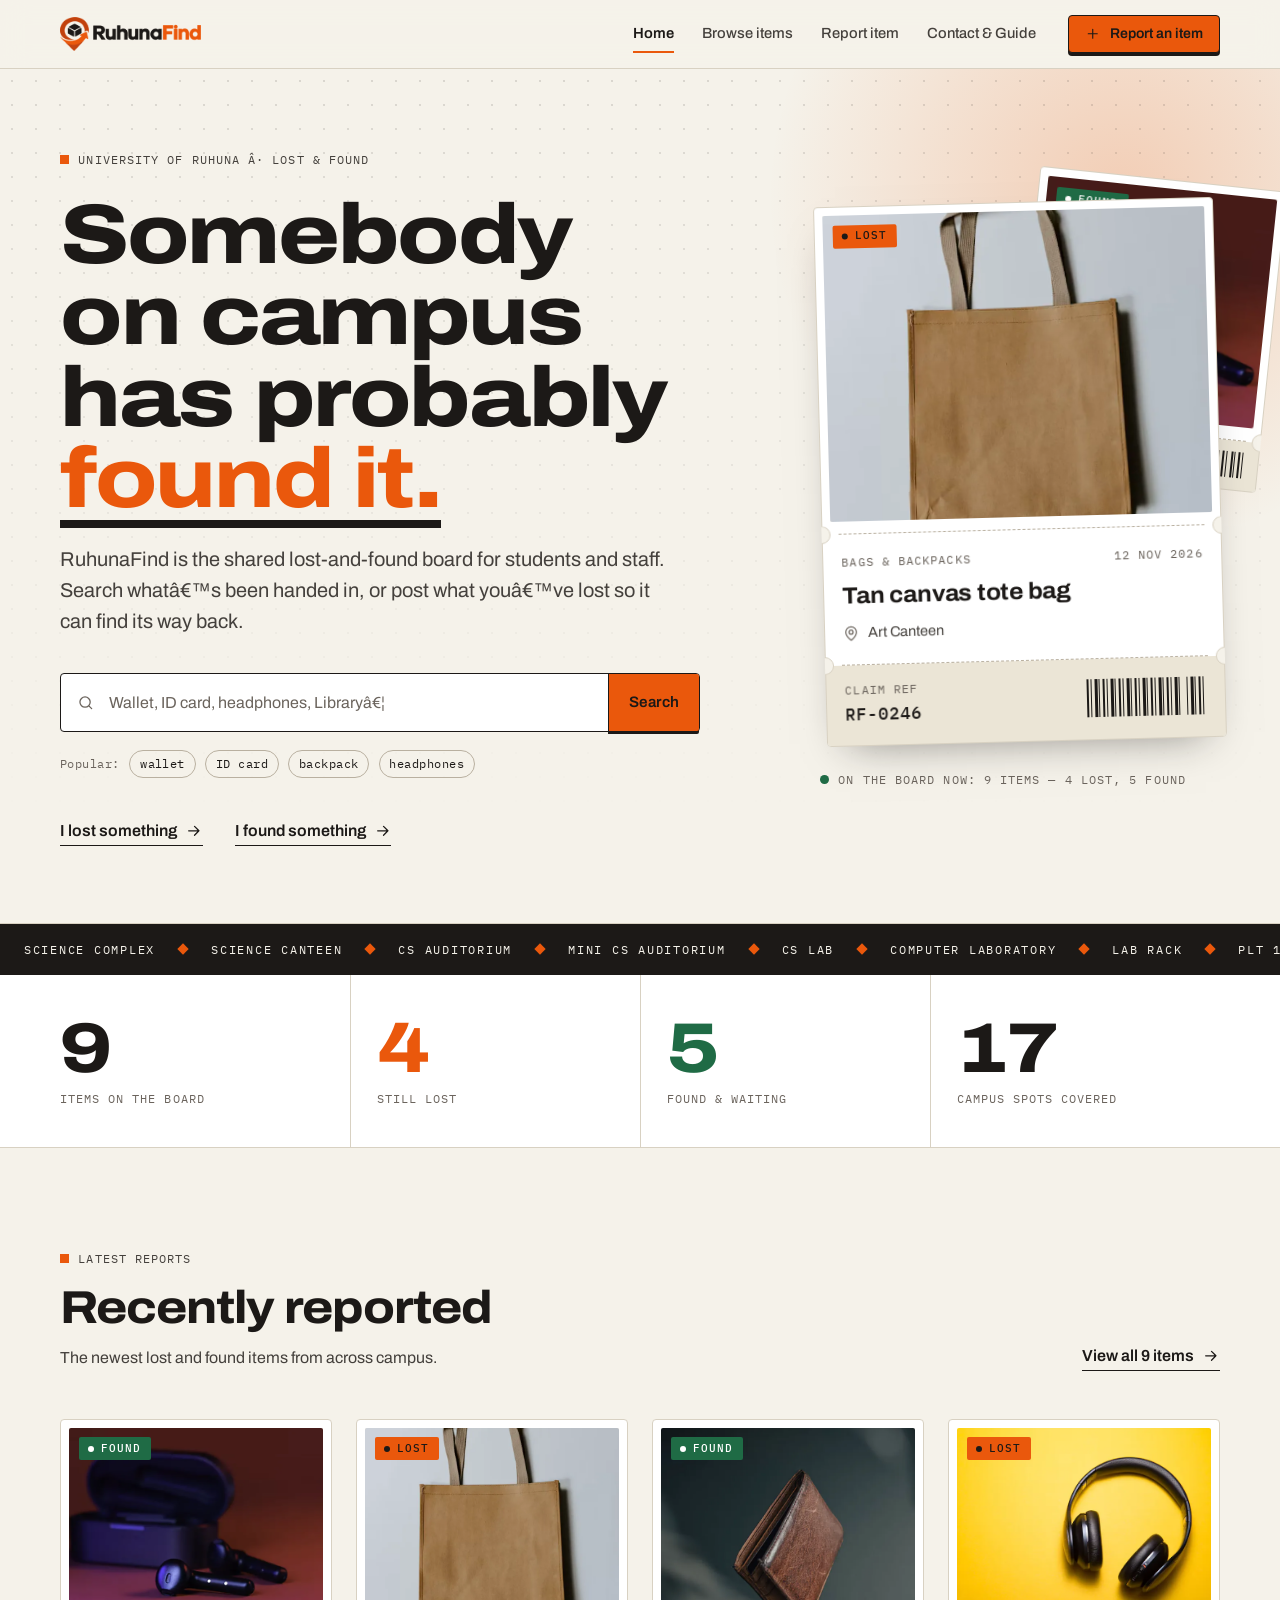
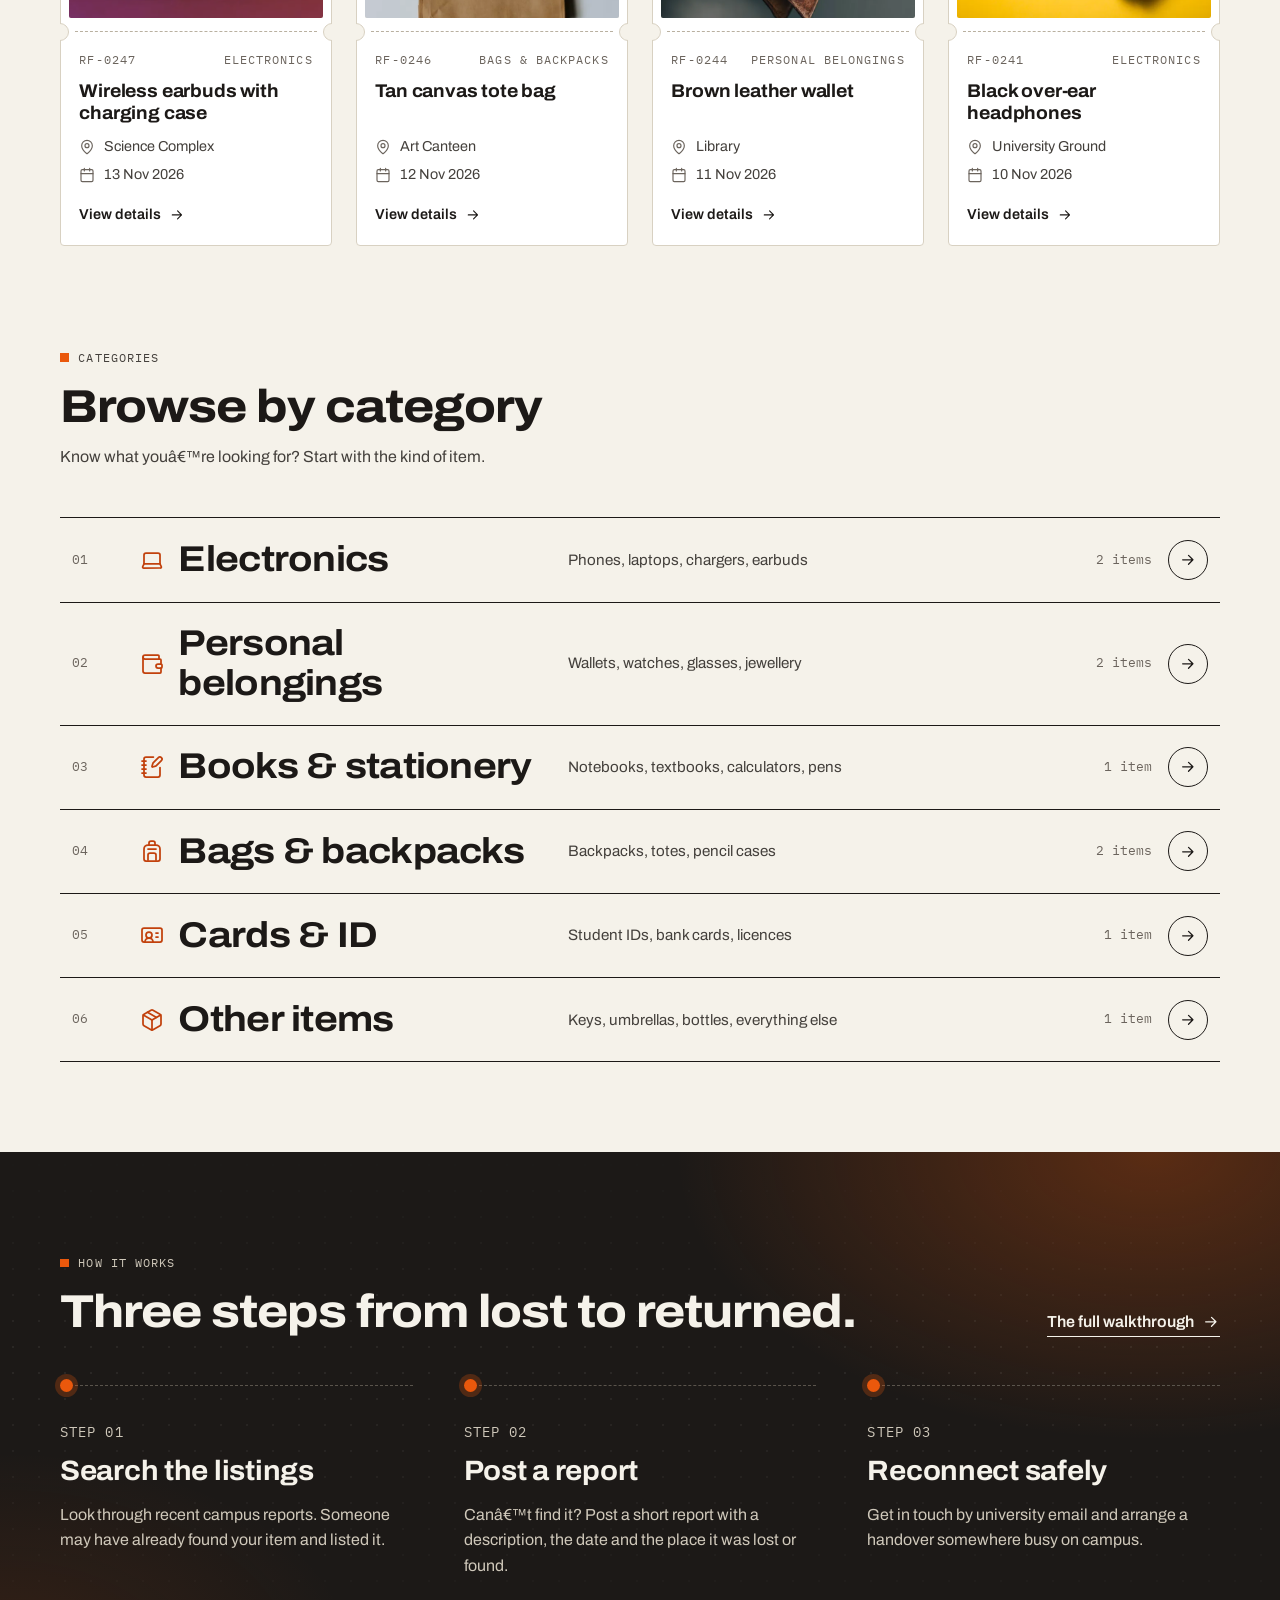
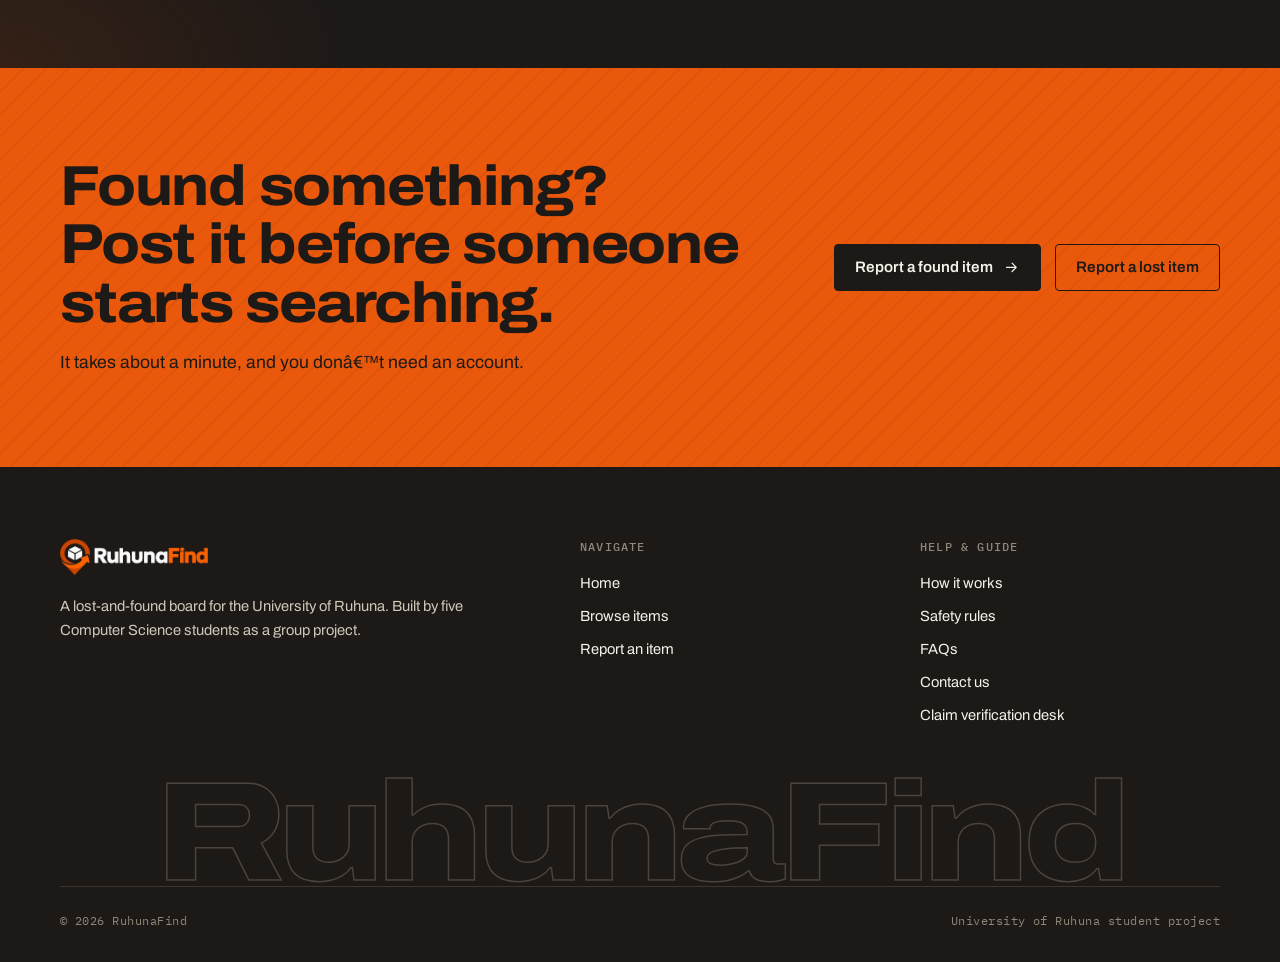
==== commit 1988807c: "feat: add claim verification quick link to home footer" ====
--- a/index.html
+++ b/index.html
@@ -193,6 +193,7 @@
             <li><a href="contact.html#rules">Safety rules</a></li>
             <li><a href="contact.html#faq">FAQs</a></li>
             <li><a href="contact.html">Contact us</a></li>
+            <li><a href="details.html">Claim verification desk</a></li>
           </ul>
         </div>
       </div>
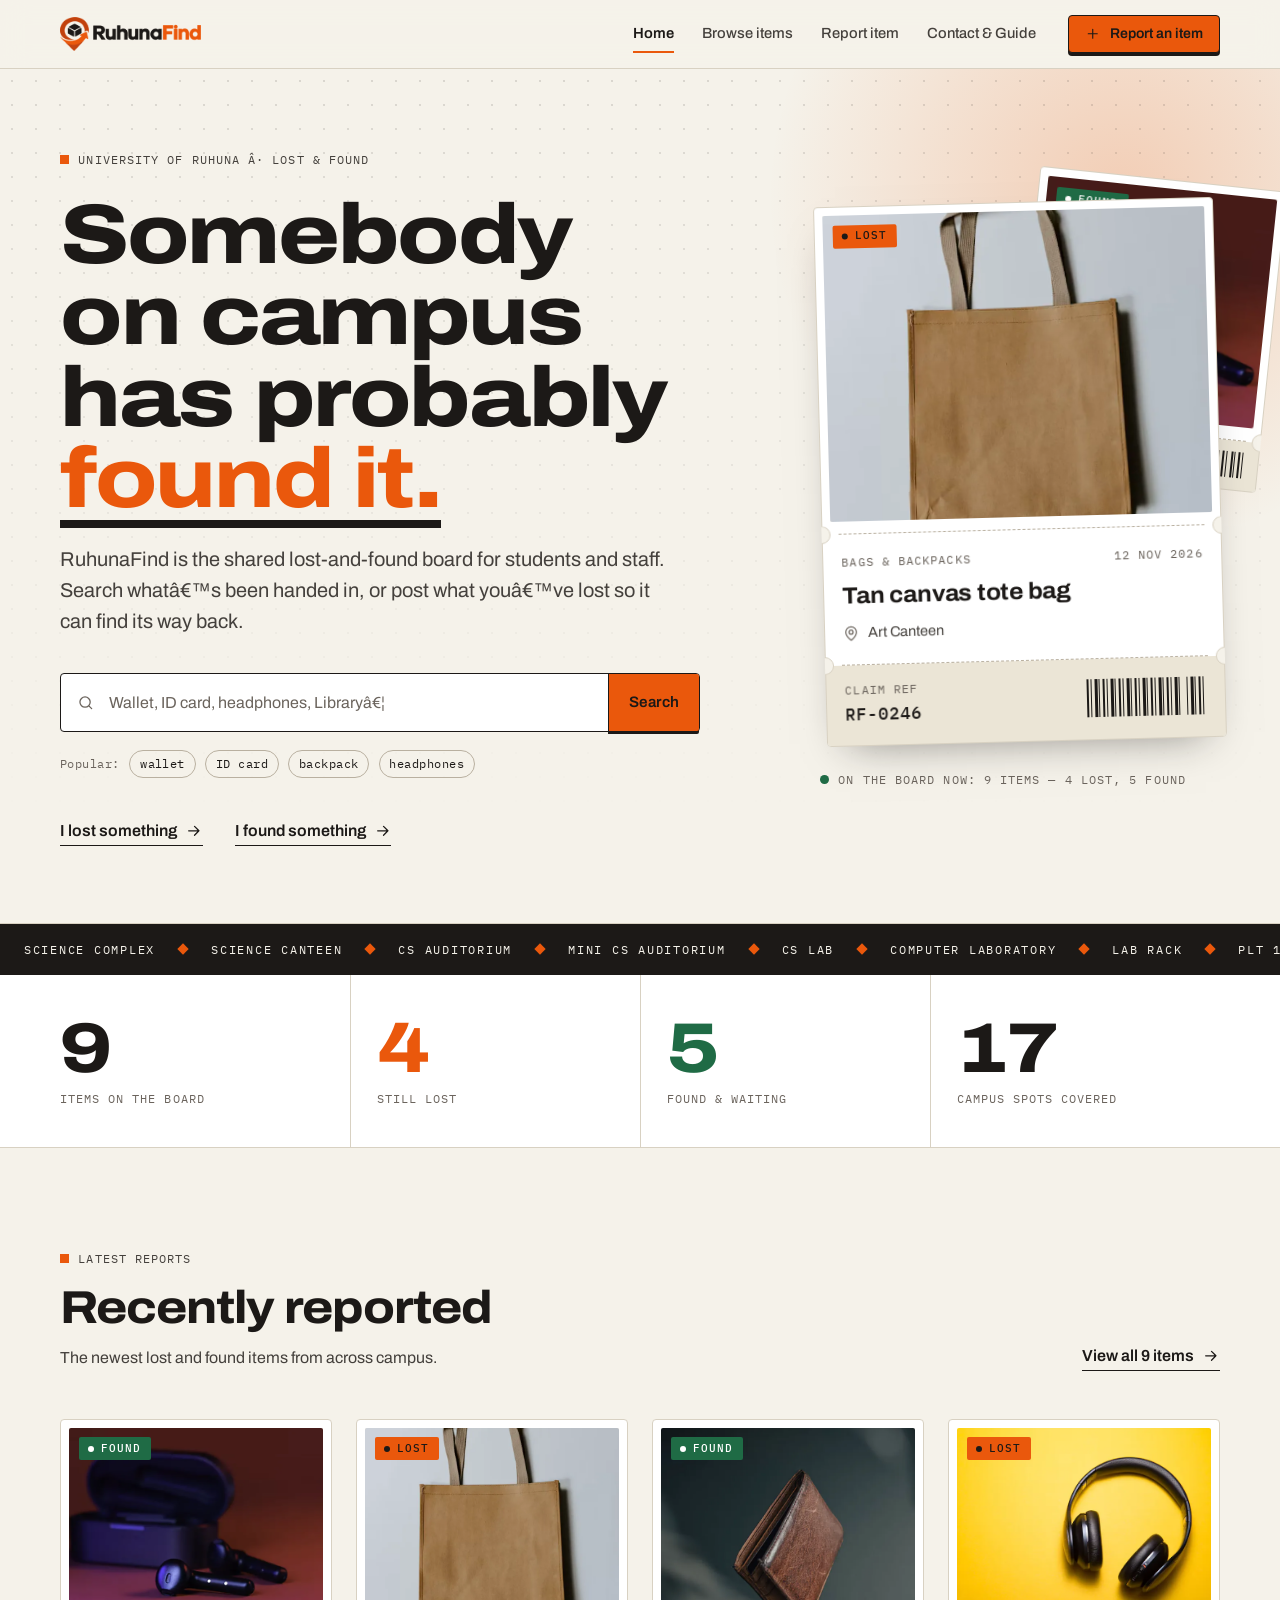
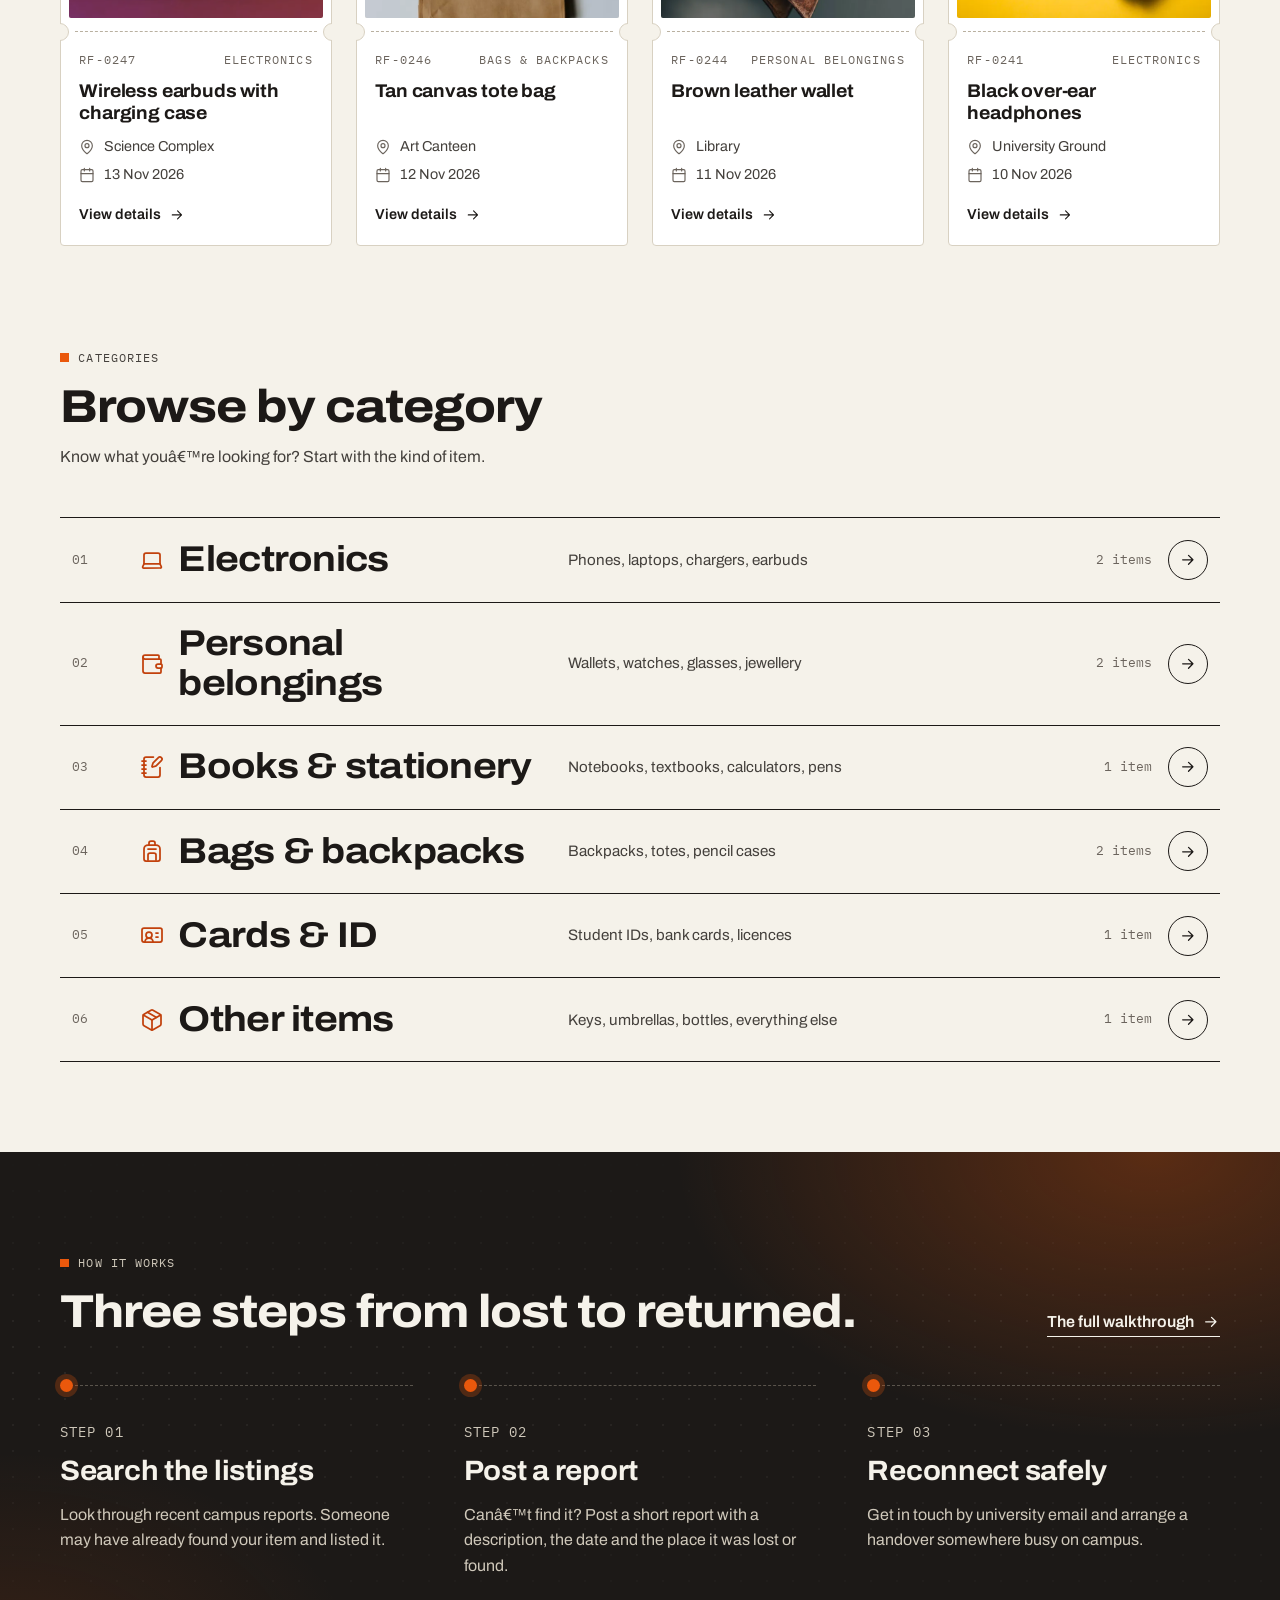
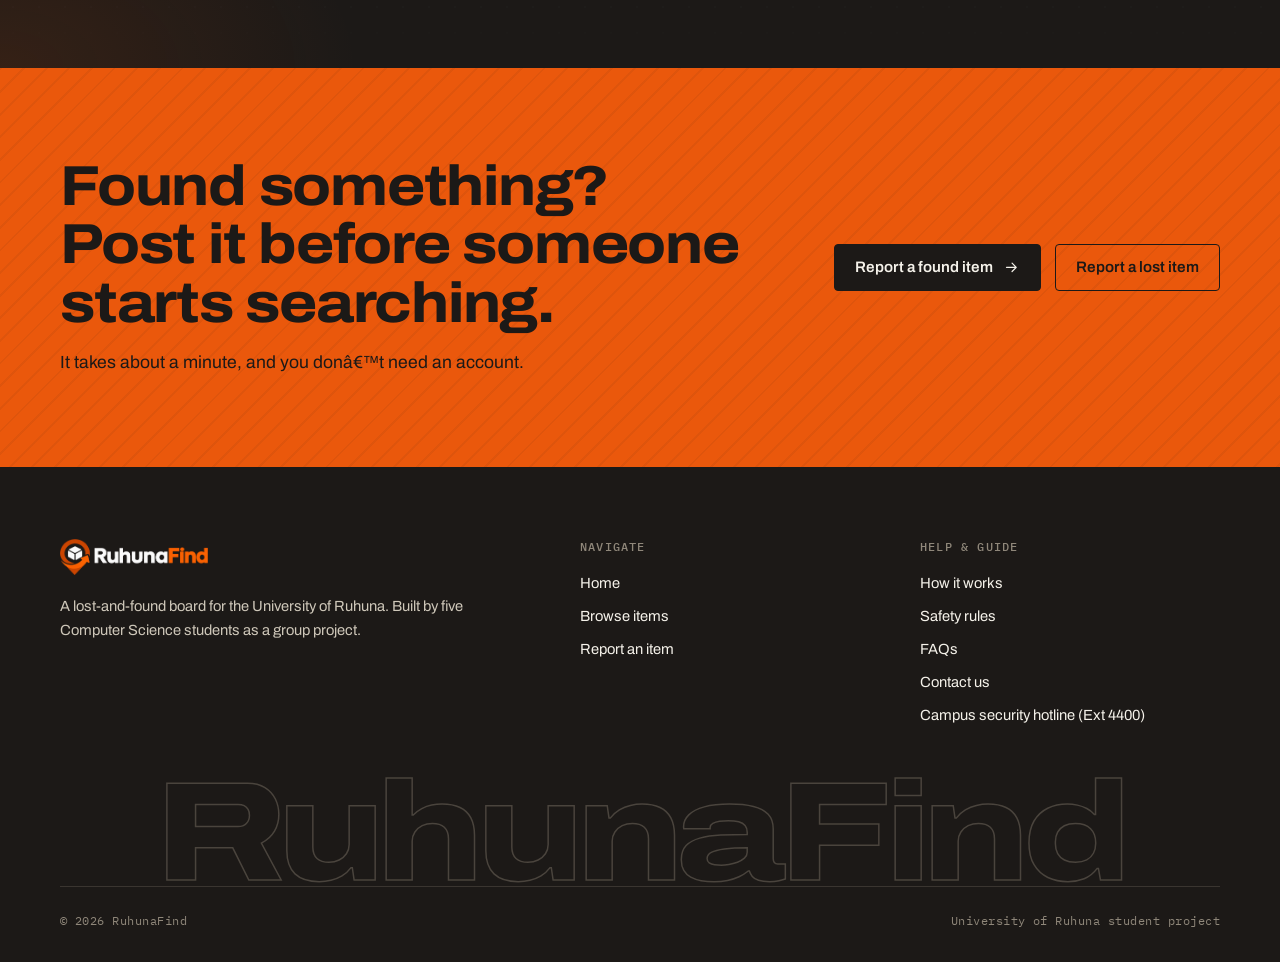
==== commit 075fb696: "feat: add campus security emergency hotline to home footer" ====
--- a/index.html
+++ b/index.html
@@ -193,7 +193,7 @@
             <li><a href="contact.html#rules">Safety rules</a></li>
             <li><a href="contact.html#faq">FAQs</a></li>
             <li><a href="contact.html">Contact us</a></li>
-            <li><a href="details.html">Claim verification desk</a></li>
+             <li><a href="tel:+94412222681">Campus security hotline (Ext 4400)</a></li>
           </ul>
         </div>
       </div>
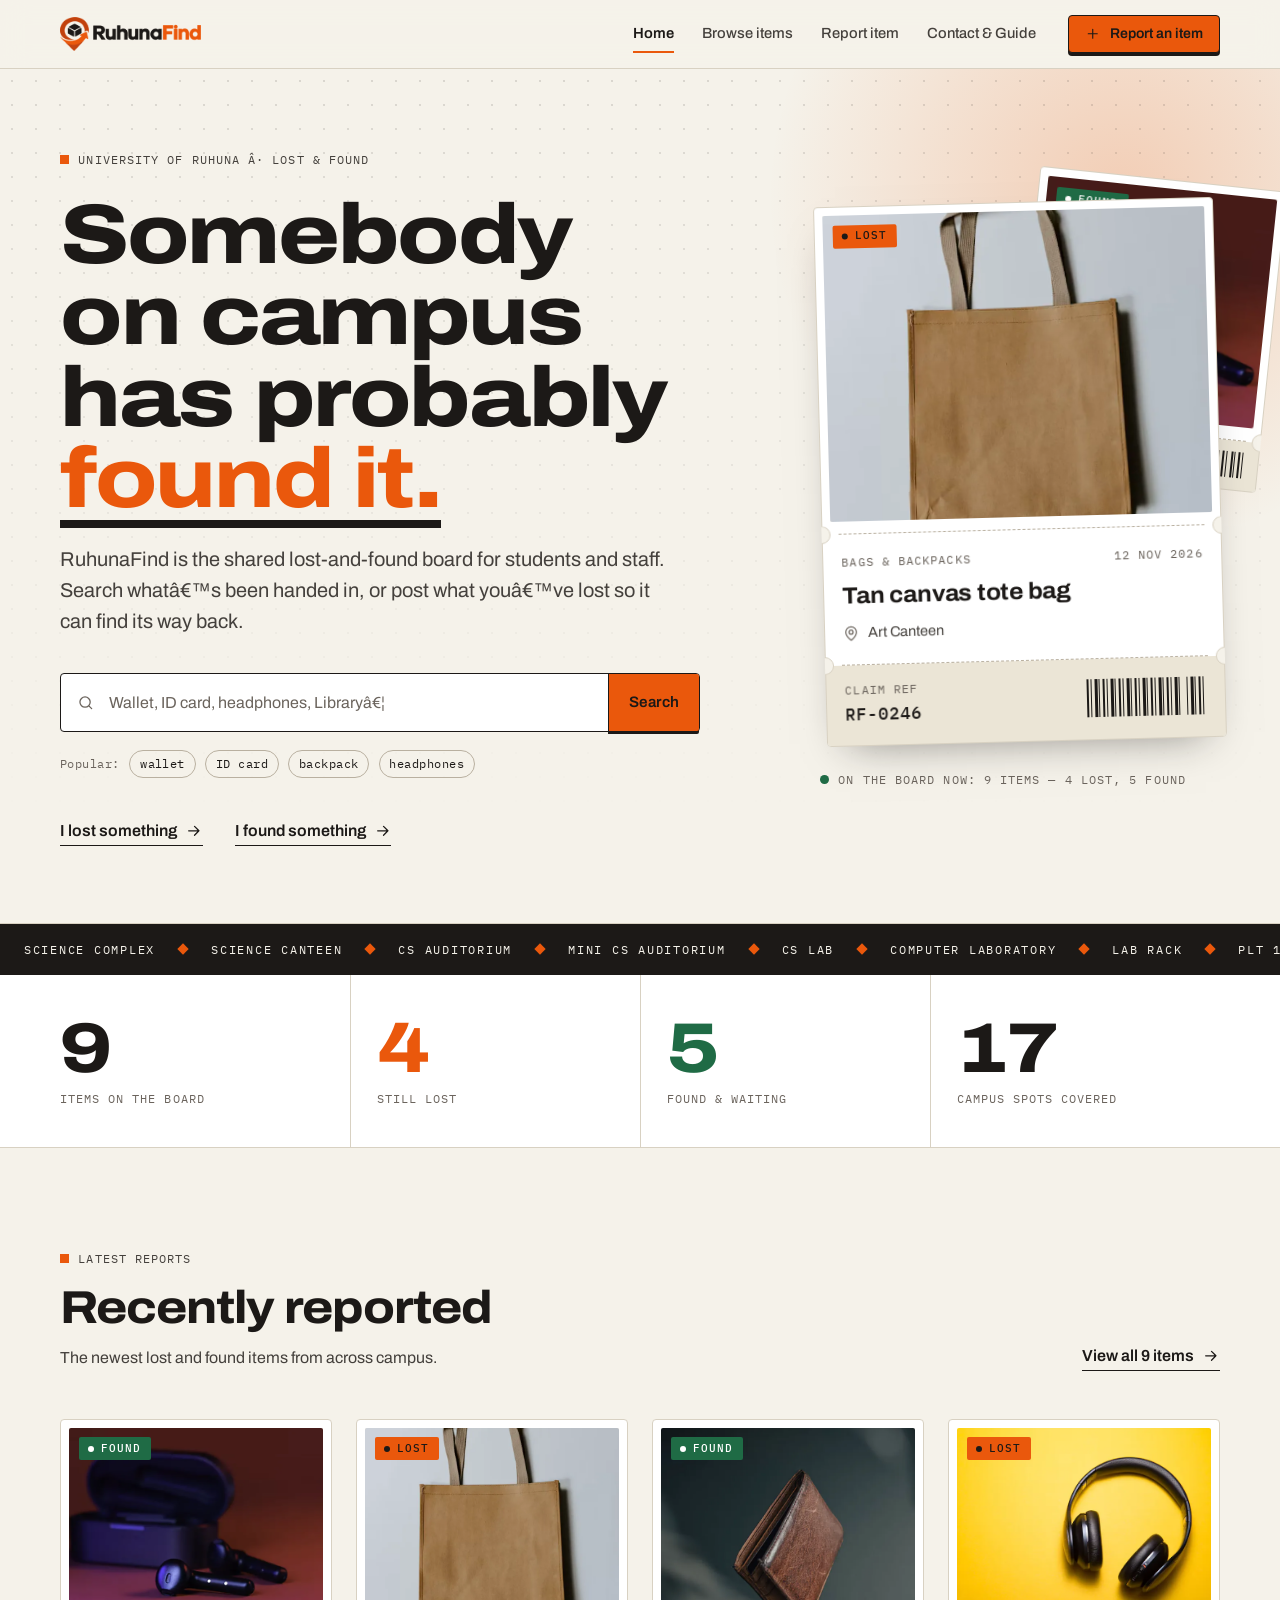
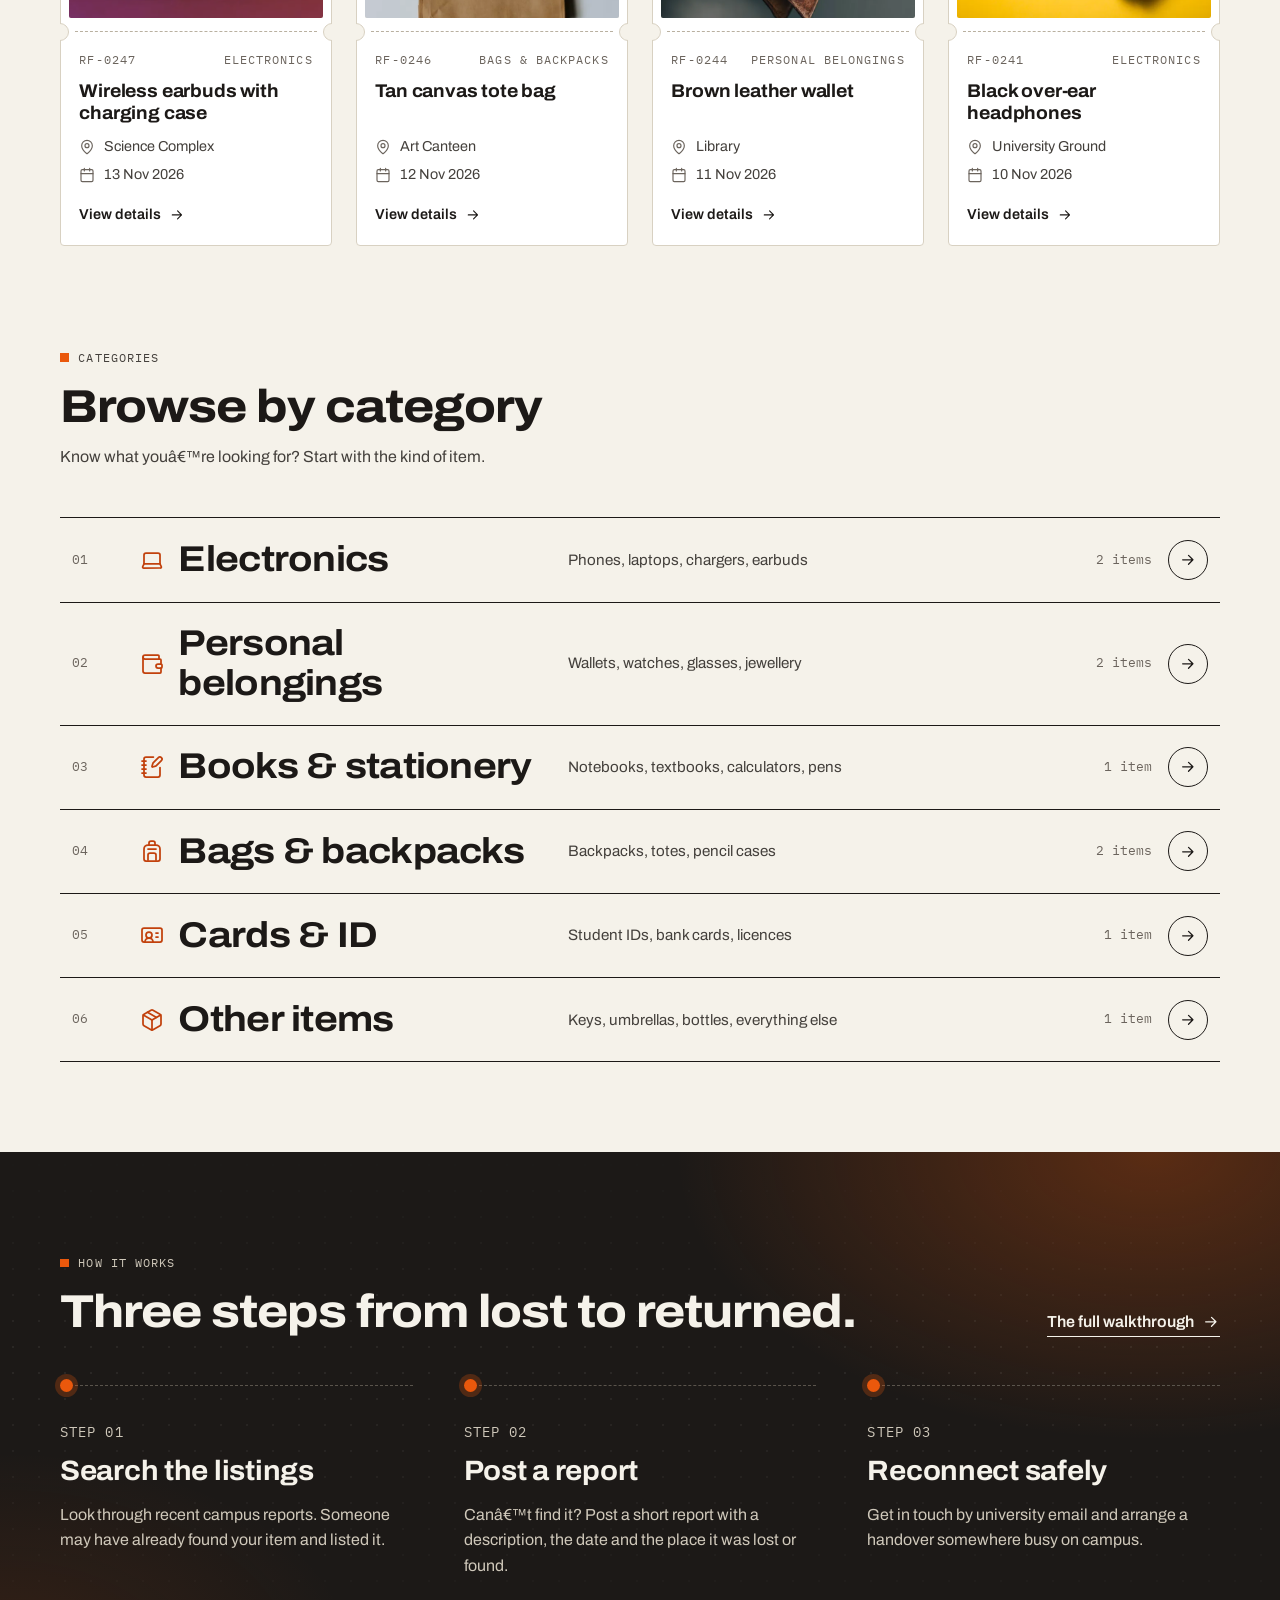
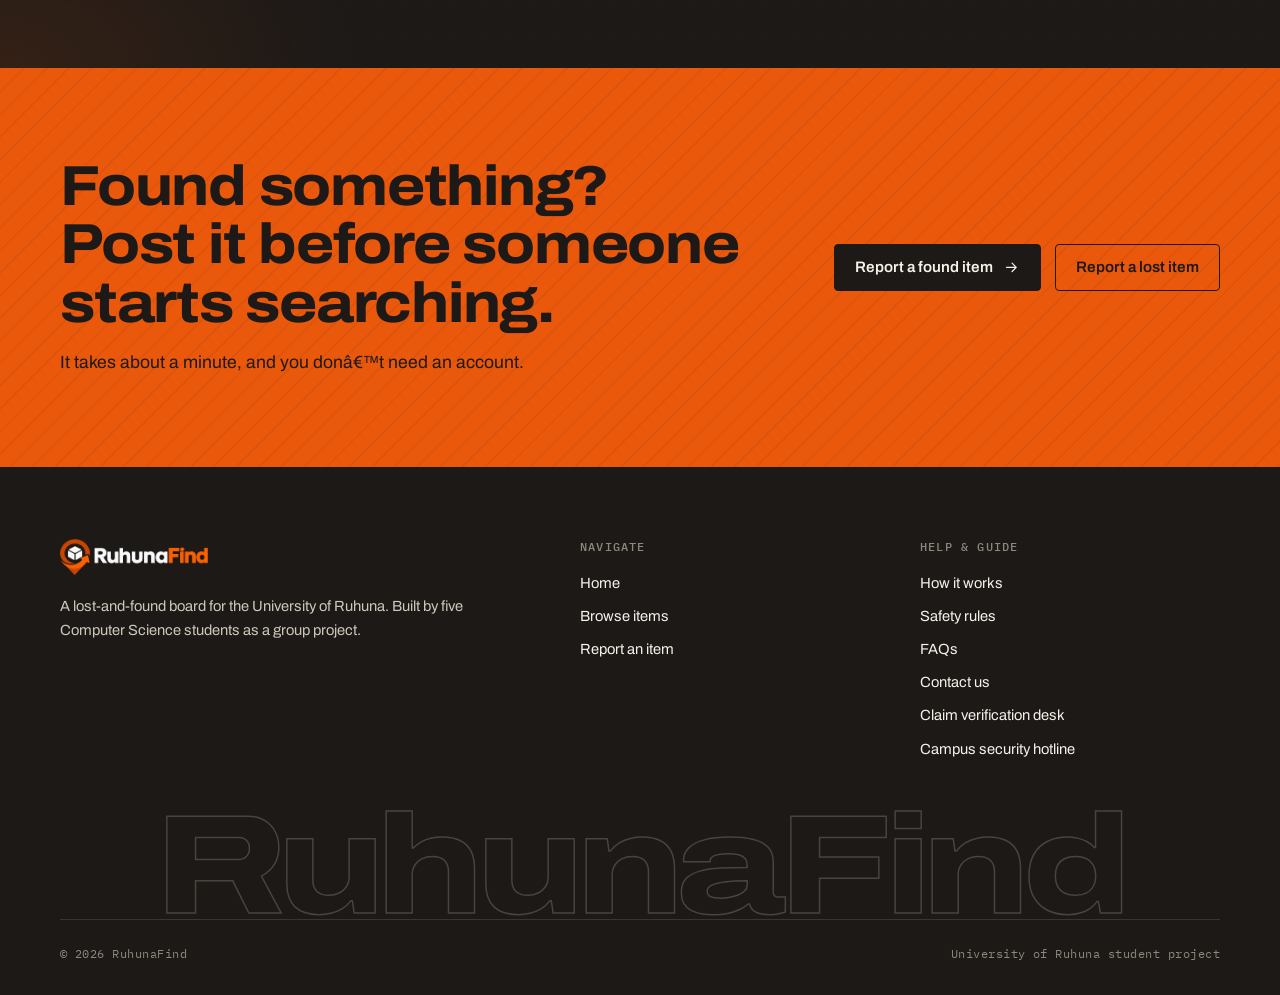
==== commit 0d15b082: "fix: resolve merge conflict in index.html between claim desk and security hotline" ====
--- a/index.html
+++ b/index.html
@@ -193,7 +193,8 @@
             <li><a href="contact.html#rules">Safety rules</a></li>
             <li><a href="contact.html#faq">FAQs</a></li>
             <li><a href="contact.html">Contact us</a></li>
-             <li><a href="tel:+94412222681">Campus security hotline (Ext 4400)</a></li>
+            <li><a href="details.html">Claim verification desk</a></li>
+            <li><a href="tel:+94412222681">Campus security hotline</a></li>
           </ul>
         </div>
       </div>
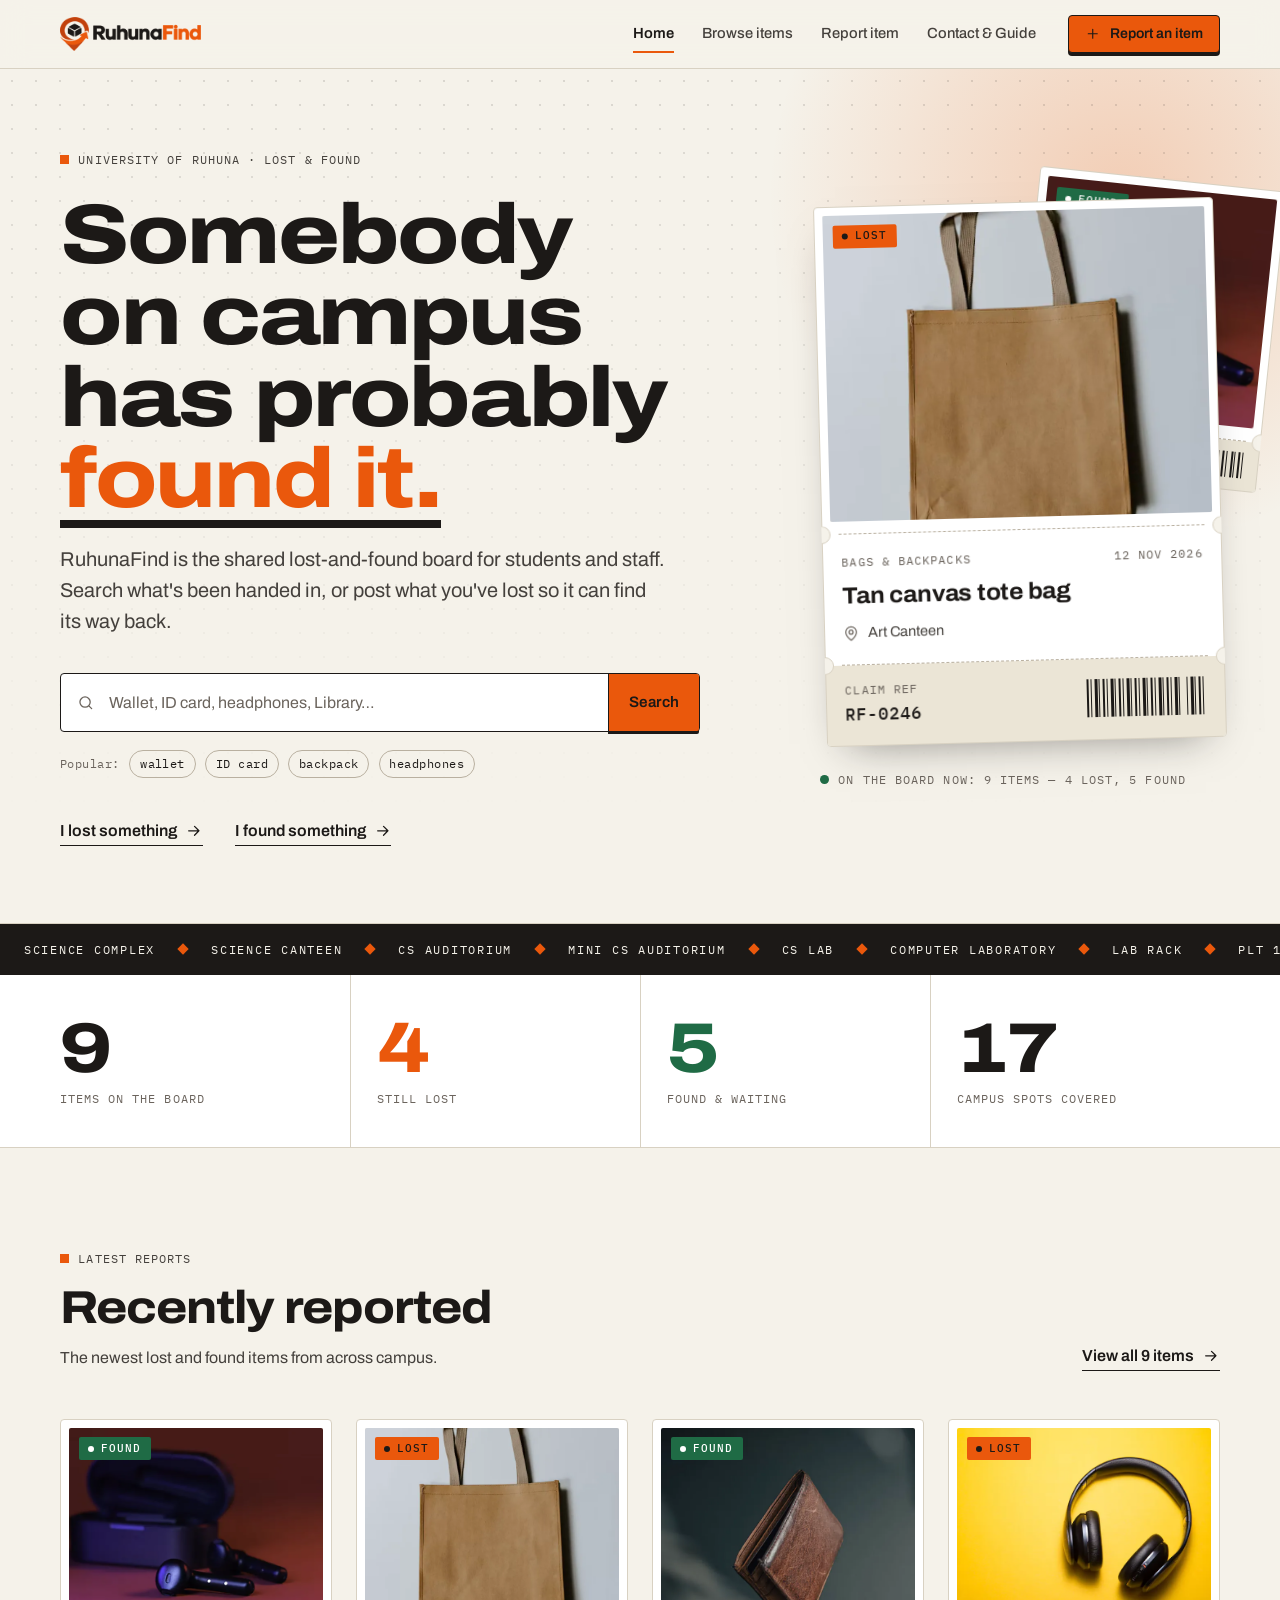
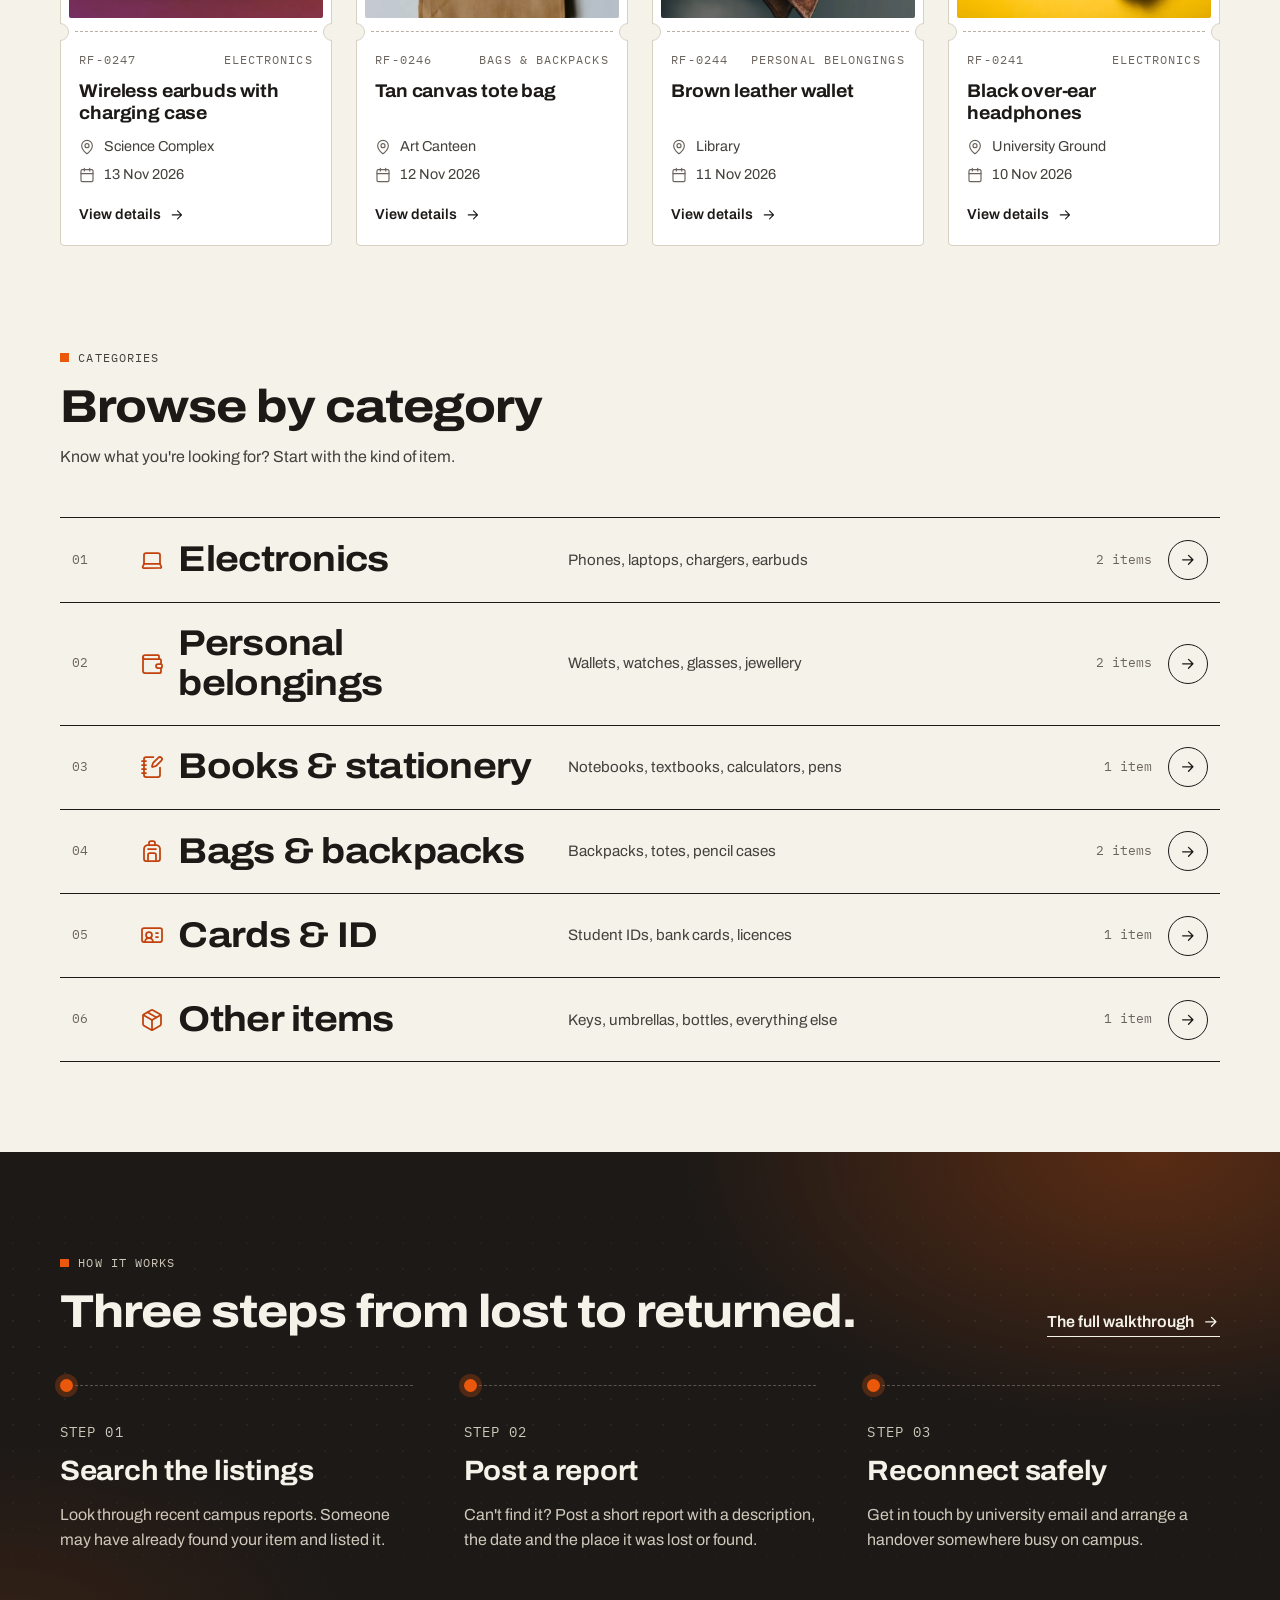
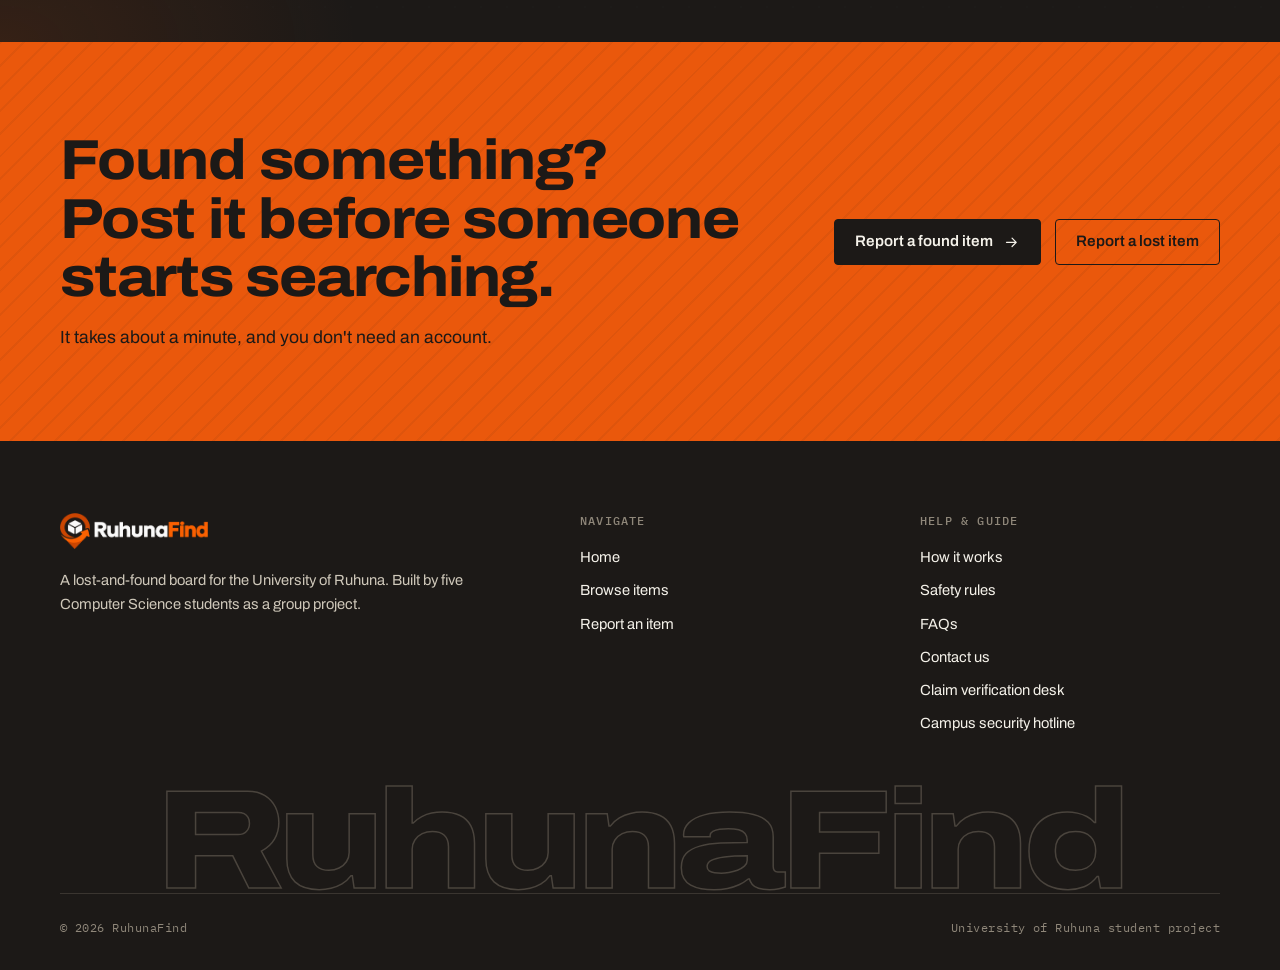
==== commit 0f62c20a: "style: final UI polish and layout fine-tuning" ====
--- a/index.html
+++ b/index.html
@@ -3,12 +3,12 @@
 <head>
   <meta charset="UTF-8">
   <meta name="viewport" content="width=device-width, initial-scale=1">
-  <title>RuhunaFind â€” Lost &amp; found for the University of Ruhuna</title>
+  <title>RuhunaFind — Lost &amp; found for the University of Ruhuna</title>
   <meta name="description" content="Search what's been found on campus, or report something you've lost. RuhunaFind is a student-built lost-and-found board for the University of Ruhuna.">
   <meta name="theme-color" content="#f5f2ea">
   <meta property="og:type" content="website">
   <meta property="og:site_name" content="RuhunaFind">
-  <meta property="og:title" content="RuhunaFind â€” Lost &amp; found for the University of Ruhuna">
+  <meta property="og:title" content="RuhunaFind — Lost &amp; found for the University of Ruhuna">
   <meta property="og:description" content="Search what's been found on campus, or report something you've lost. RuhunaFind is a student-built lost-and-found board for the University of Ruhuna.">
   <meta property="og:image" content="images/logo.png">
   <link rel="icon" type="image/png" href="images/favicon.png">
@@ -48,15 +48,15 @@
     <section class="hero">
       <div class="wrap hero__grid">
         <div class="hero__copy">
-          <p class="eyebrow">University of Ruhuna Â· Lost &amp; found</p>
+          <p class="eyebrow">University of Ruhuna · Lost &amp; found</p>
           <h1>Somebody on campus has probably <span class="hl">found it.</span></h1>
-          <p class="lead">RuhunaFind is the shared lost-and-found board for students and staff. Search whatâ€™s been handed in, or post what youâ€™ve lost so it can find its way back.</p>
+          <p class="lead">RuhunaFind is the shared lost-and-found board for students and staff. Search what's been handed in, or post what you've lost so it can find its way back.</p>
 
           <form class="search" action="browse.html" method="get" role="search">
             <label class="search__field">
               <svg class="i" aria-hidden="true"><use href="#i-search"/></svg>
               <span class="visually-hidden">Search lost and found items</span>
-              <input type="search" name="q" placeholder="Wallet, ID card, headphones, Libraryâ€¦" autocomplete="off">
+              <input type="search" name="q" placeholder="Wallet, ID card, headphones, Library…" autocomplete="off">
             </label>
             <button class="btn btn--primary" type="submit">Search</button>
           </form>
@@ -118,7 +118,7 @@
           <div>
             <p class="eyebrow">Categories</p>
             <h2>Browse by category</h2>
-            <p>Know what youâ€™re looking for? Start with the kind of item.</p>
+            <p>Know what you're looking for? Start with the kind of item.</p>
           </div>
         </div>
         <ul class="catlist" id="catlist"></ul>
@@ -144,7 +144,7 @@
           <li class="step3">
             <p class="step3__num mono caps">Step 02</p>
             <h3>Post a report</h3>
-            <p>Canâ€™t find it? Post a short report with a description, the date and the place it was lost or found.</p>
+            <p>Can't find it? Post a short report with a description, the date and the place it was lost or found.</p>
           </li>
           <li class="step3">
             <p class="step3__num mono caps">Step 03</p>
@@ -160,7 +160,7 @@
       <div class="wrap band-cta__grid">
         <div>
           <h2>Found something? Post it before someone starts searching.</h2>
-          <p>It takes about a minute, and you donâ€™t need an account.</p>
+          <p>It takes about a minute, and you don't need an account.</p>
         </div>
         <div class="band-cta__actions">
           <a class="btn btn--ink" href="report.html?type=found">Report a found item <svg class="i" aria-hidden="true"><use href="#i-arrow"/></svg></a>
